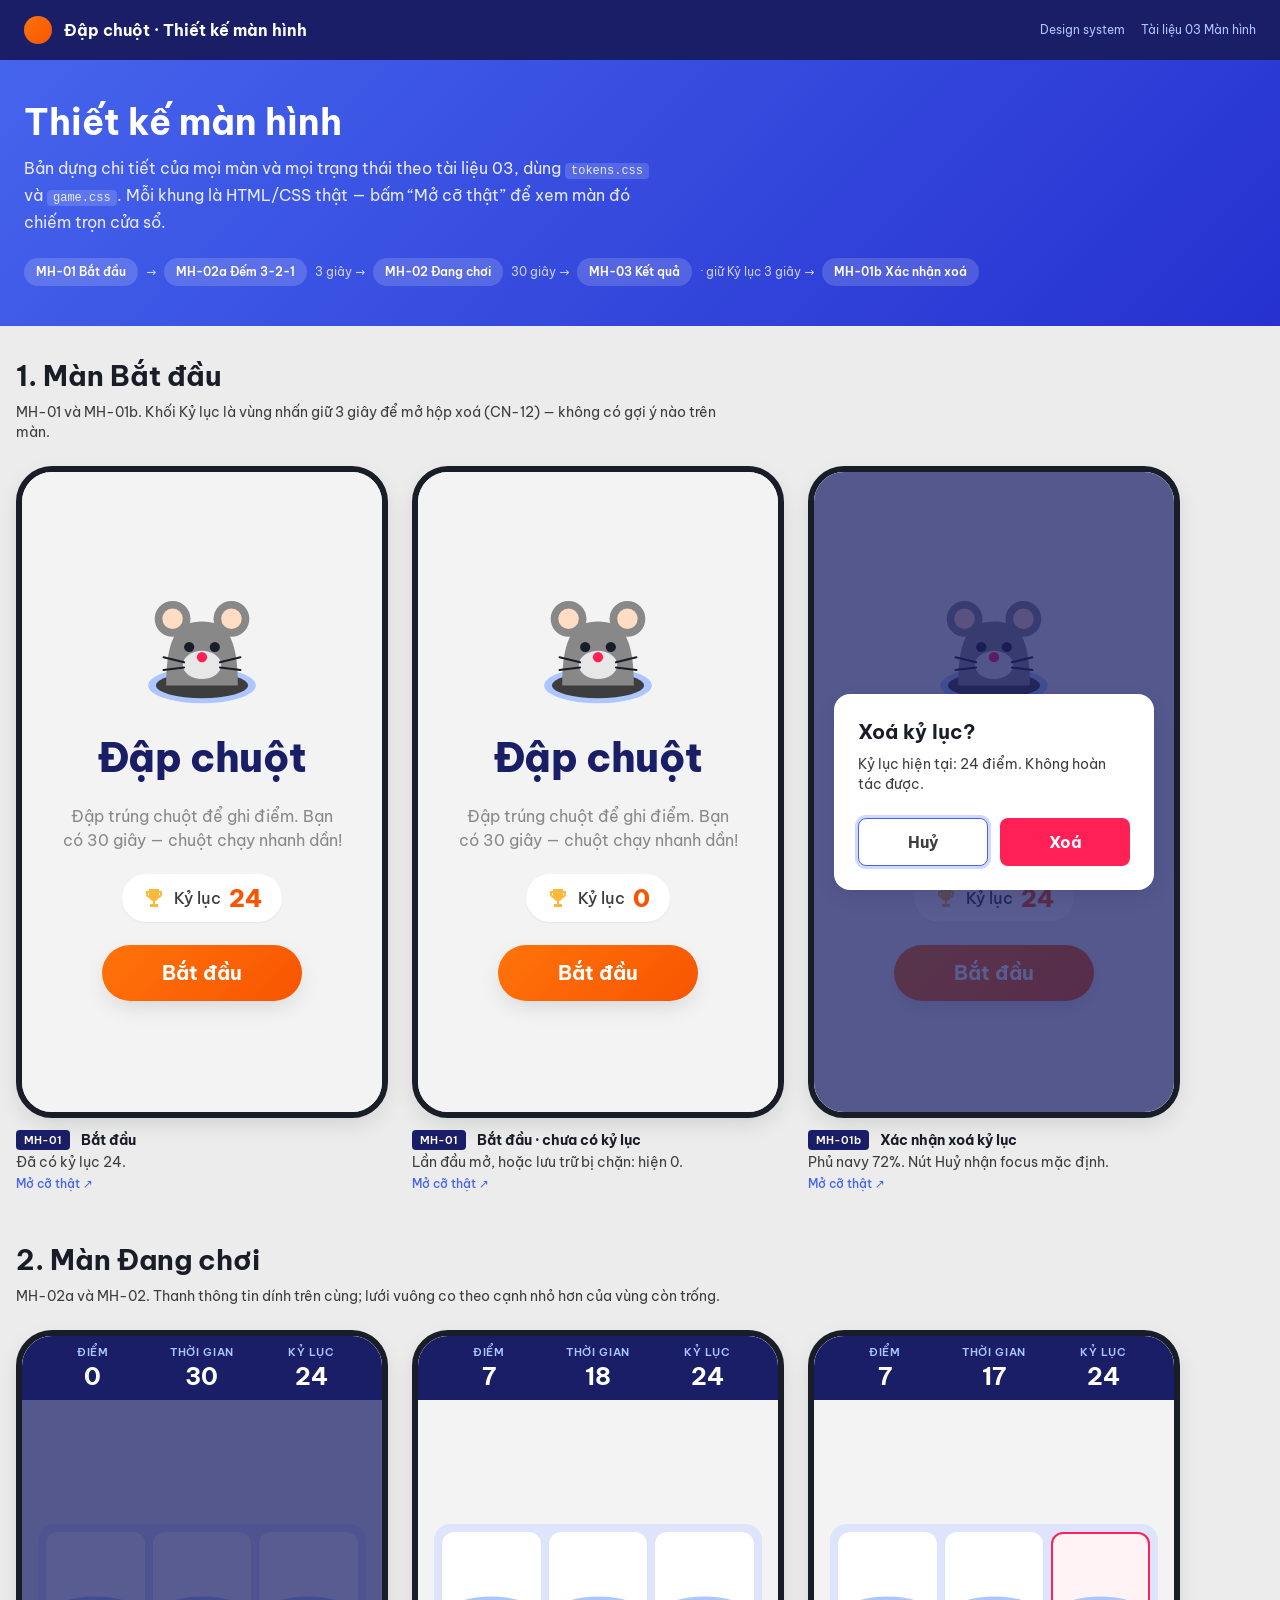
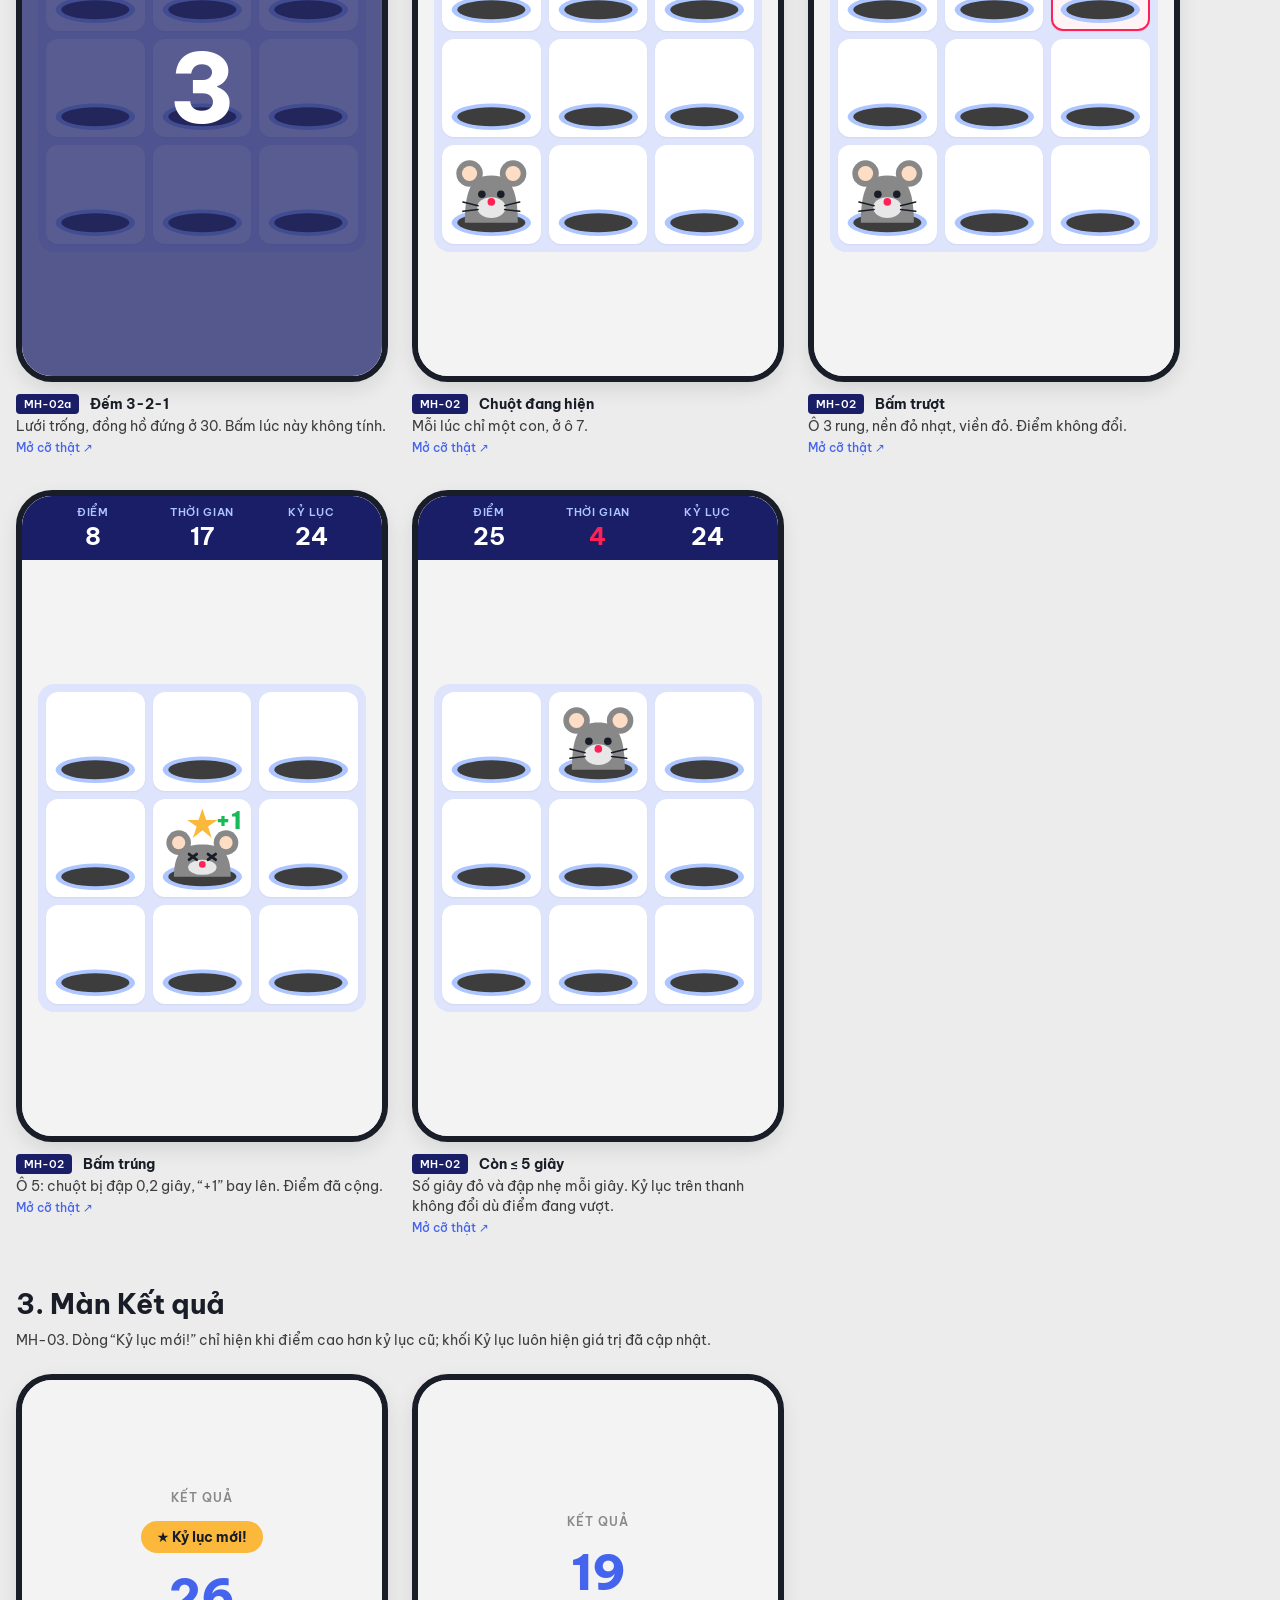
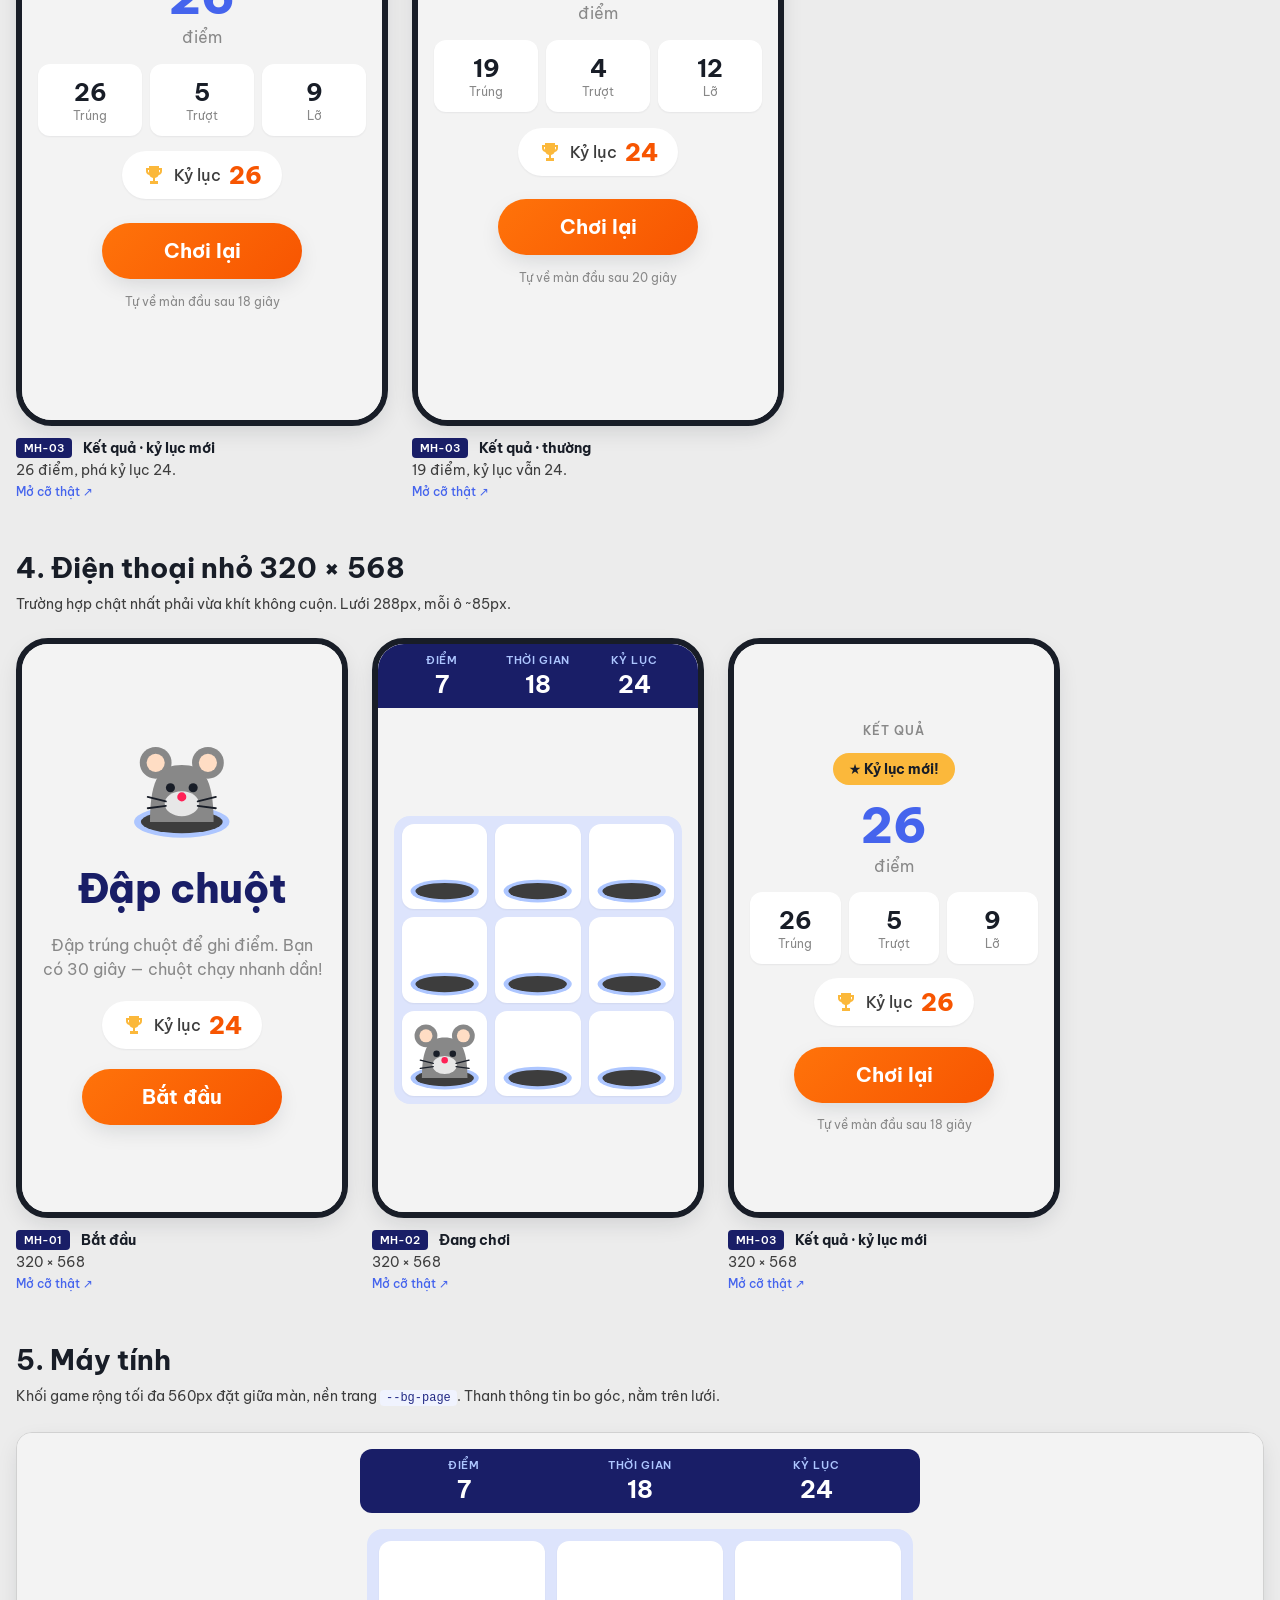
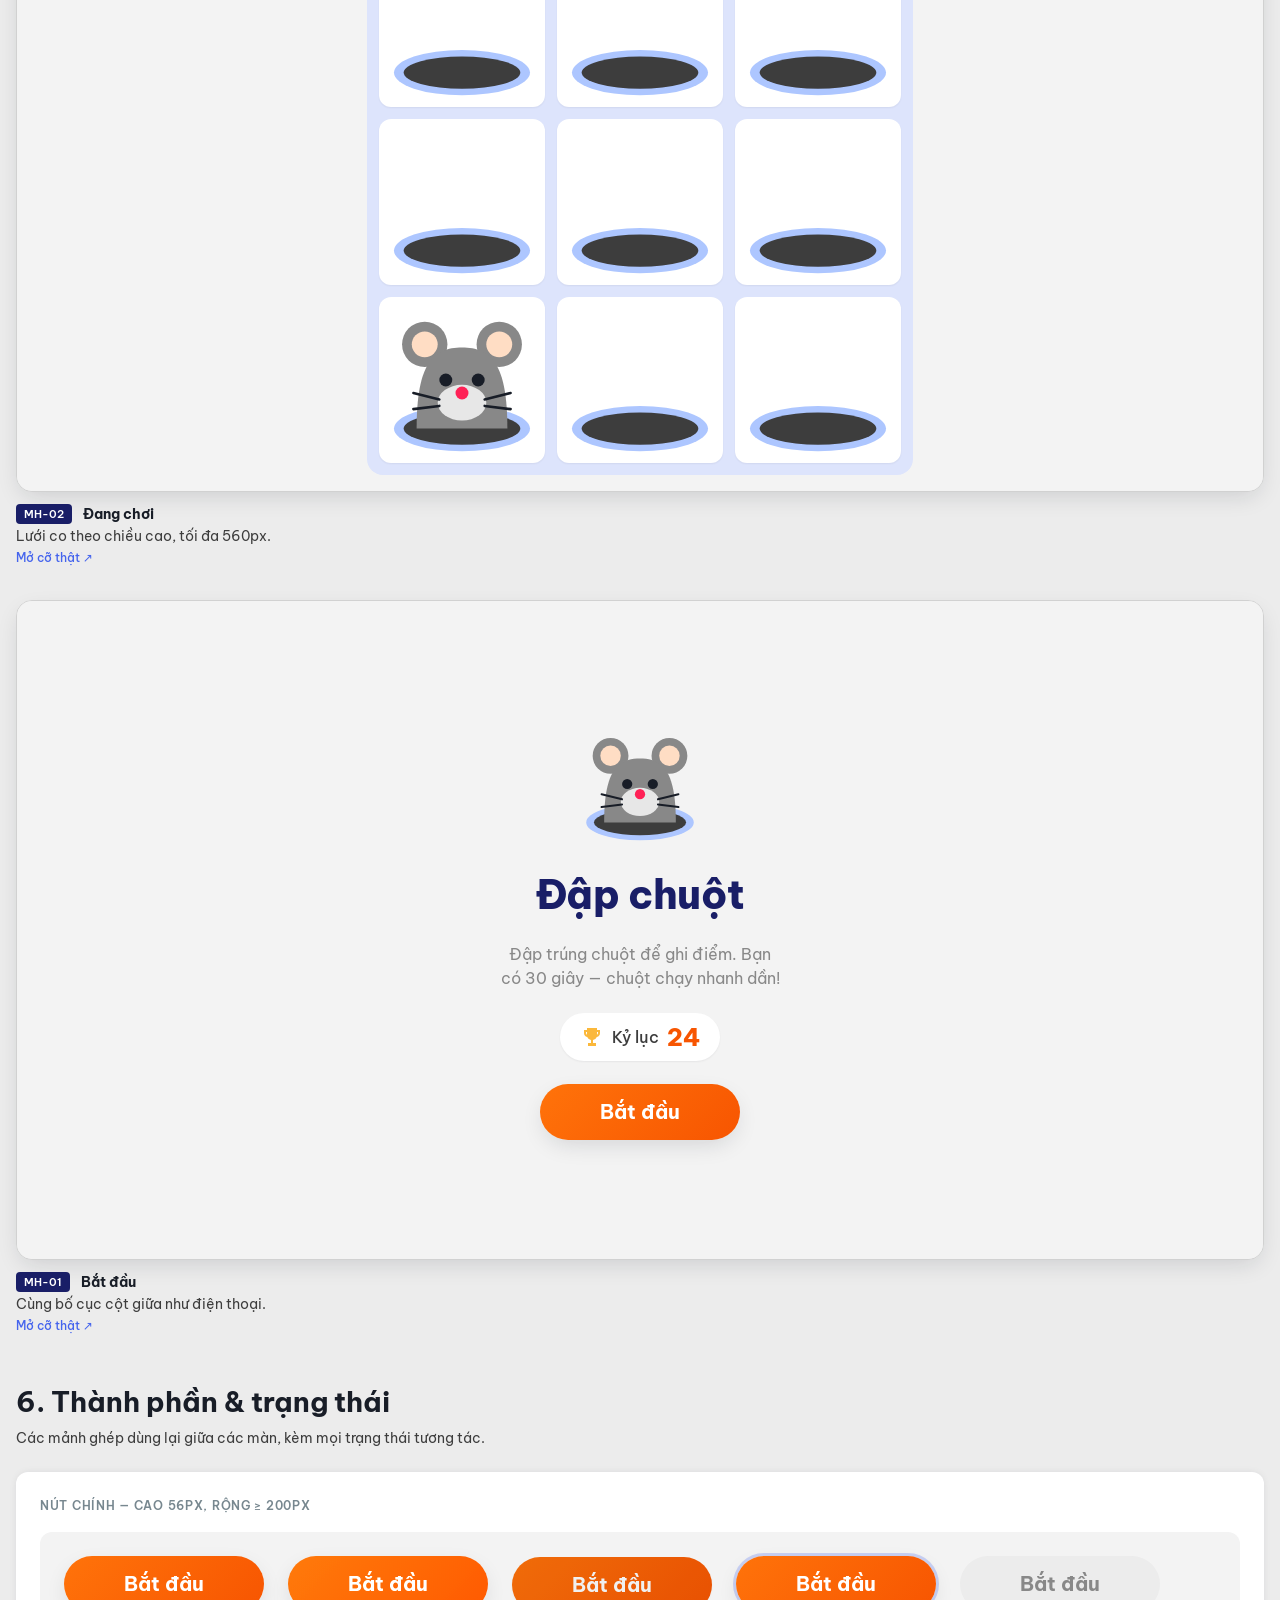
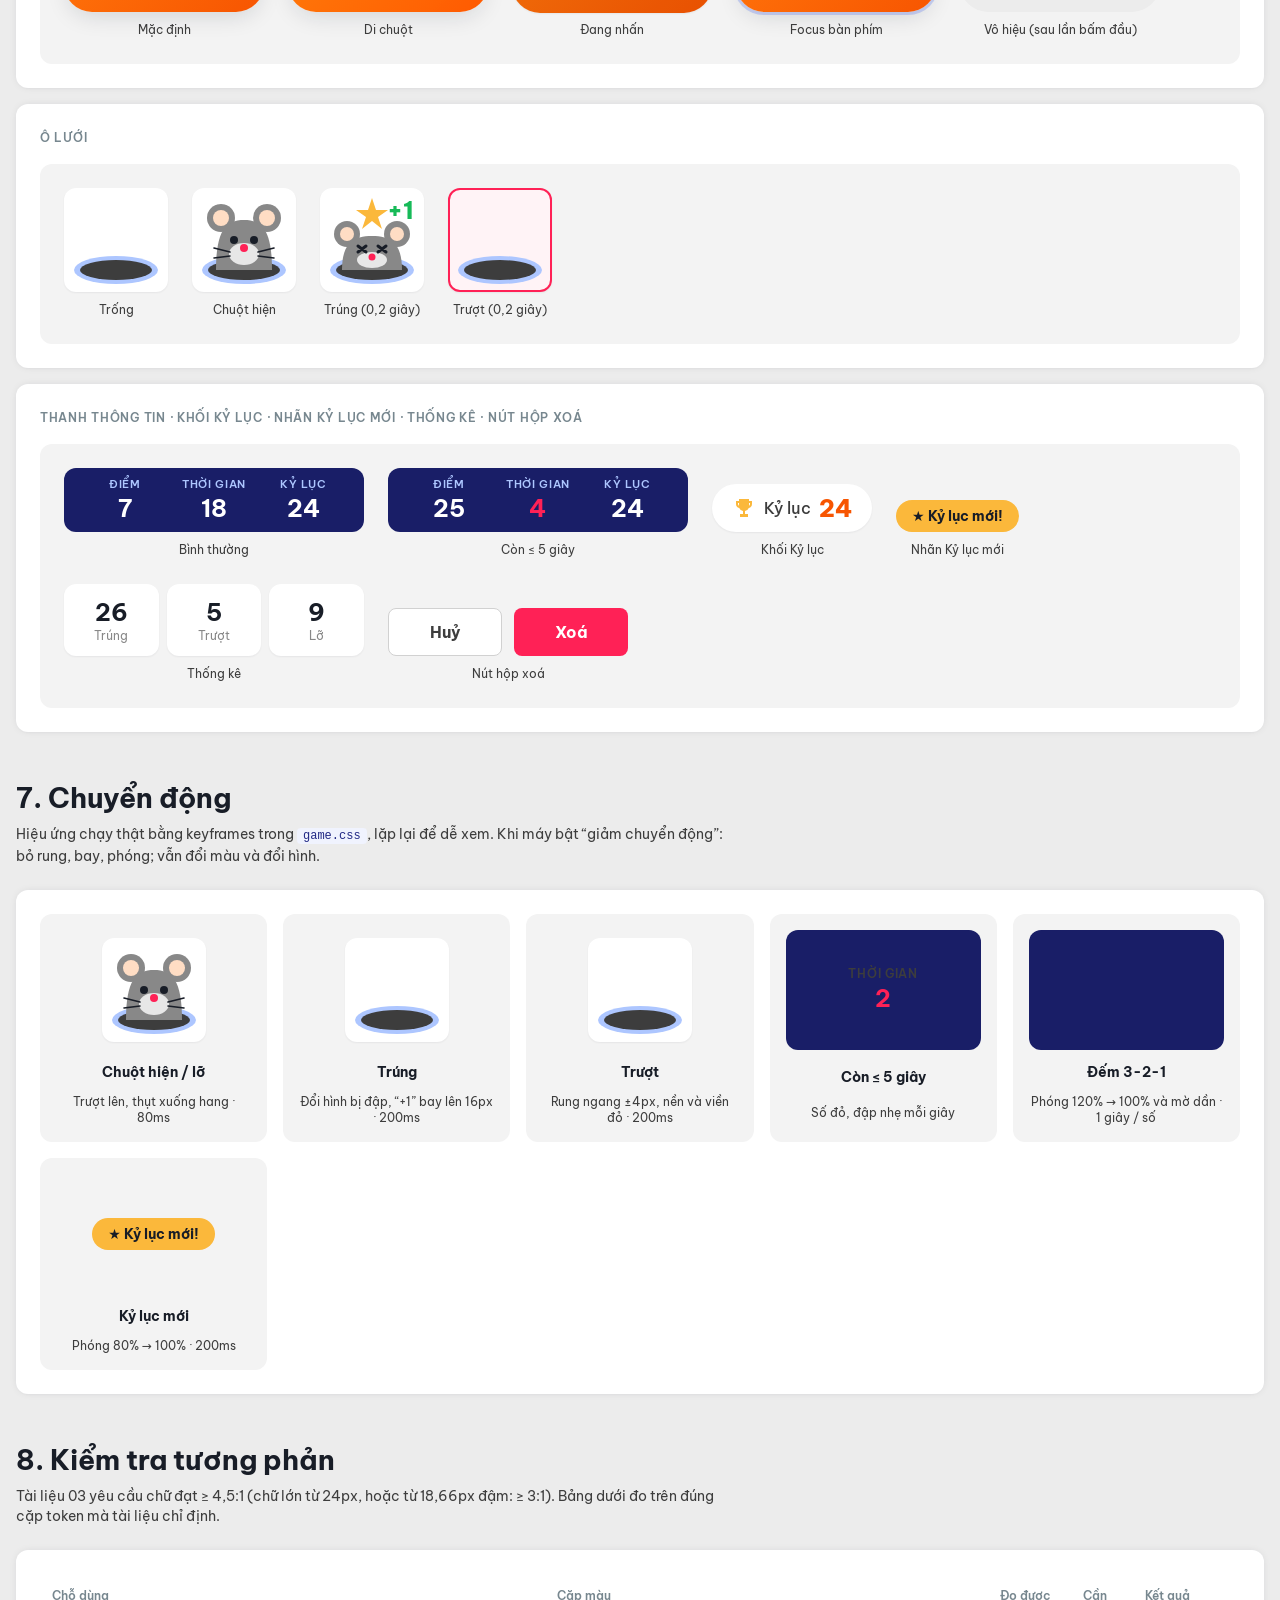
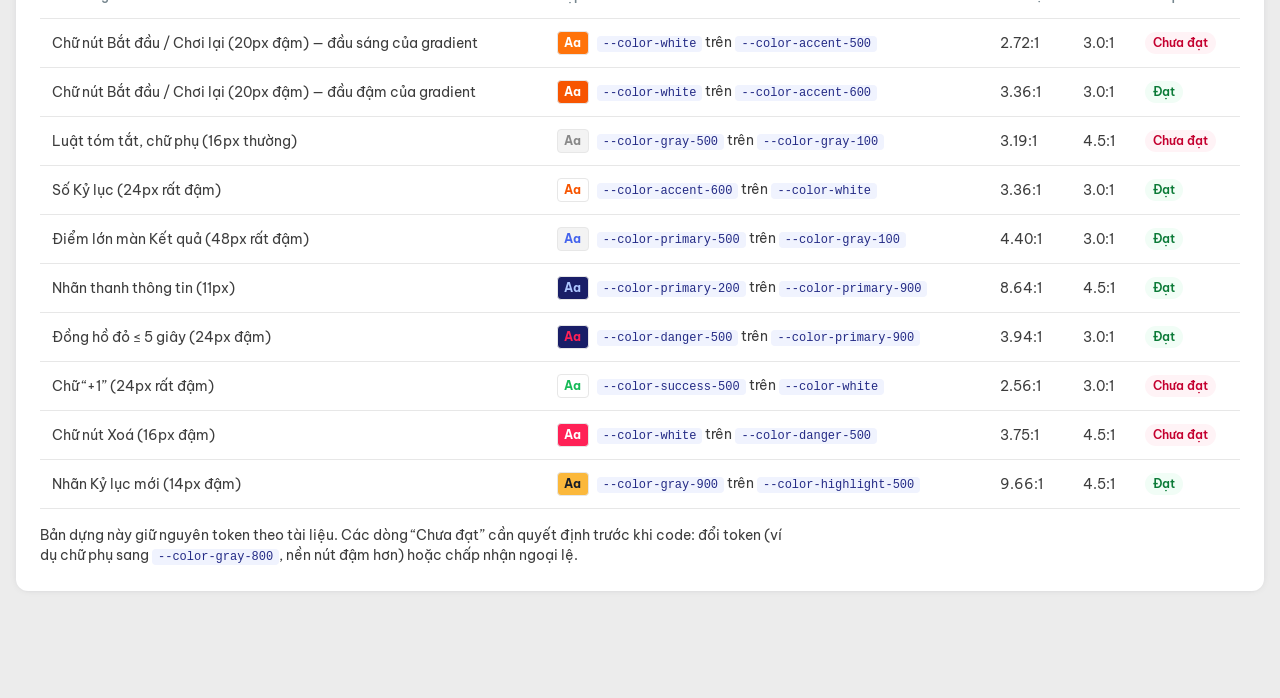
==== design/man-hinh.html @ 3d966319 "Thêm thiết kế màn hình game Đập chuột (design/) - game.css: thành phần giao diện game dựng trên toke" ====
<!doctype html>
<html lang="vi">
<head>
<meta charset="utf-8">
<meta name="viewport" content="width=device-width, initial-scale=1">
<title>Thiết kế màn hình — Đập chuột</title>
<link rel="preconnect" href="https://fonts.googleapis.com">
<link rel="preconnect" href="https://fonts.gstatic.com" crossorigin>
<link href="https://fonts.googleapis.com/css2?family=Be+Vietnam+Pro:wght@400;500;600;700;800&display=swap" rel="stylesheet">
<link rel="stylesheet" href="tokens.css">
<link rel="stylesheet" href="game.css">
<style>
  /* Khung trang của bảng thiết kế (không thuộc game) */
  * { box-sizing: border-box; }
  body {
    margin: 0;
    font-family: var(--font-sans);
    font-size: var(--text-sm);
    line-height: var(--leading-sm);
    color: var(--text-primary);
    background: var(--color-gray-150);
  }
  code { font-family: var(--font-mono); font-size: var(--text-xs); background: var(--bg-brand-soft); color: var(--color-primary-700); padding: 1px 6px; border-radius: var(--radius-sm); }
  .topbar { background: var(--bg-brand-strong); color: var(--text-on-brand); padding: var(--space-4) var(--space-6); display: flex; align-items: center; gap: var(--space-3); flex-wrap: wrap; }
  .topbar .dot { width: 28px; height: 28px; border-radius: var(--radius-full); background: var(--gradient-accent); }
  .topbar strong { font-size: var(--text-md); }
  .topbar nav { margin-left: auto; display: flex; gap: var(--space-4); }
  .topbar a { color: var(--color-primary-200); text-decoration: none; font-size: var(--text-xs); }
  .topbar a:hover { color: var(--text-on-brand); }
  .hero { background: var(--gradient-brand); color: var(--text-on-brand); padding: var(--space-10) var(--space-6); }
  .hero h1 { margin: 0; font-size: var(--text-4xl); line-height: var(--leading-4xl); font-weight: var(--font-weight-bold); }
  .hero p { margin: var(--space-3) 0 0; font-size: var(--text-md); line-height: var(--leading-md); opacity: .88; max-width: 640px; }
  .flow { display: flex; flex-wrap: wrap; align-items: center; gap: var(--space-2); margin-top: var(--space-6); font-size: var(--text-xs); }
  .flow a { color: inherit; text-decoration: none; background: rgba(255,255,255,.16); padding: var(--space-1) var(--space-3); border-radius: var(--radius-full); font-weight: var(--font-weight-semibold); }
  .flow a:hover { background: rgba(255,255,255,.28); }
  .flow span { opacity: .75; }

  main { max-width: 1280px; margin: 0 auto; padding: var(--space-8) var(--space-4) var(--space-16); }
  section { margin-bottom: var(--space-12); }
  .section-title { margin: 0 0 var(--space-2); font-size: var(--text-3xl); line-height: var(--leading-3xl); font-weight: var(--font-weight-bold); color: var(--text-heading); }
  .section-desc { margin: 0 0 var(--space-6); max-width: 720px; color: var(--color-gray-800); }

  .shots { display: flex; flex-wrap: wrap; gap: var(--space-8) var(--space-6); align-items: flex-start; }
  .shot { margin: 0; max-width: 100%; }
  .shot-desktop { width: 100%; }
  .device { background: var(--bg-page); border: 6px solid var(--color-gray-900); overflow: hidden; box-shadow: var(--shadow-lg); max-width: 100%; }
  .device-phone { width: 372px; height: 652px; border-radius: 36px; }
  .device-small { width: 332px; height: 580px; border-radius: 32px; }
  .device-desktop { width: 100%; height: 660px; border-radius: var(--radius-2xl); border-width: 1px; border-color: var(--border-default); }
  figcaption { margin-top: var(--space-3); max-width: 372px; display: grid; gap: 2px; }
  figcaption b { color: var(--text-heading); font-size: var(--text-sm); }
  figcaption .code { display: inline-block; margin-right: var(--space-2); padding: 0 var(--space-2); border-radius: var(--radius-sm); background: var(--bg-brand-strong); color: var(--text-on-brand); font-size: var(--text-2xs); line-height: 20px; font-weight: var(--font-weight-semibold); vertical-align: 1px; }
  figcaption span { color: var(--color-gray-800); }
  figcaption a { color: var(--text-link); text-decoration: none; font-size: var(--text-xs); font-weight: var(--font-weight-medium); width: fit-content; }
  figcaption a:hover { text-decoration: underline; }

  .panel { background: var(--bg-surface); border-radius: var(--radius-xl); box-shadow: var(--shadow-md); padding: var(--space-6); margin-bottom: var(--space-4); }
  .group-label { margin: 0 0 var(--space-4); font-size: var(--text-xs); font-weight: var(--font-weight-semibold); letter-spacing: .06em; text-transform: uppercase; color: var(--color-gray-600); }
  .states { display: flex; flex-wrap: wrap; gap: var(--space-6); align-items: flex-end; }
  .state { display: grid; gap: var(--space-2); justify-items: center; text-align: center; font-size: var(--text-xs); color: var(--color-gray-800); }
  .state .screen { width: auto; height: auto; overflow: visible; background: none; container-type: normal; display: block; }
  .state .cell { width: 104px; height: 104px; display: block; }
  .state .hud { width: 300px; border-radius: var(--radius-xl); margin: 0; }
  .on-page { background: var(--bg-page); border-radius: var(--radius-xl); padding: var(--space-6); }

  .demos { display: grid; grid-template-columns: repeat(auto-fill, minmax(190px, 1fr)); gap: var(--space-4); }
  .demo { background: var(--bg-page); border-radius: var(--radius-xl); padding: var(--space-4); display: grid; gap: var(--space-3); justify-items: center; text-align: center; }
  .demo .stage { height: 120px; display: grid; place-items: center; width: 100%; }
  .demo .stage.navy { background: var(--bg-brand-strong); border-radius: var(--radius-xl); }
  .demo .screen { width: auto; height: auto; overflow: visible; background: none; container-type: normal; display: block; }
  .demo .cell { width: 104px; height: 104px; display: block; }
  .demo .count { font-size: 72px; }
  .demo .hud { background: none; min-height: 0; padding: 0; display: block; }
  .demo b.name { color: var(--text-heading); }
  .demo small { color: var(--color-gray-800); font-size: var(--text-xs); line-height: var(--leading-xs); }

  table { width: 100%; border-collapse: collapse; }
  th, td { text-align: left; padding: var(--space-3); border-bottom: 1px solid var(--border-subtle); vertical-align: middle; }
  th { font-size: var(--text-xs); color: var(--color-gray-600); font-weight: var(--font-weight-semibold); }
  td.num { font-variant-numeric: tabular-nums; white-space: nowrap; }
  .table-wrap { overflow-x: auto; }
  .sw { display: inline-grid; place-items: center; width: 32px; height: 24px; margin-right: var(--space-2); border-radius: var(--radius-sm); font-weight: var(--font-weight-bold); font-size: var(--text-xs); border: 1px solid var(--border-subtle); vertical-align: middle; }
  .tag { display: inline-block; padding: 0 var(--space-2); border-radius: var(--radius-full); font-size: var(--text-xs); line-height: 22px; font-weight: var(--font-weight-semibold); white-space: nowrap; }
  .tag.ok { background: var(--color-success-50); color: #0b7a37; }
  .tag.bad { background: var(--color-danger-50); color: #c4002f; }
  .note { margin: var(--space-4) 0 0; color: var(--color-gray-800); max-width: 760px; }

  /* Xem một màn ở cỡ thật: ?man=<id> */
  body.solo > *:not(.solo-host):not(.solo-back) { display: none; }
  body.solo { overflow: hidden; }
  .solo-host { position: fixed; inset: 0; height: 100dvh; }
  .solo-back { position: fixed; right: var(--space-2); bottom: var(--space-2); z-index: 10; font-size: var(--text-2xs); padding: 2px var(--space-2); border-radius: var(--radius-full); background: var(--color-gray-900); color: var(--color-white); text-decoration: none; opacity: .55; }
  .solo-back:hover { opacity: 1; }
</style>
</head>
<body>

<!-- Hình vẽ dùng chung: copy khối <svg> này vào file game -->
<svg width="0" height="0" style="position:absolute" aria-hidden="true">
  <defs>
    <clipPath id="hole-clip"><path d="M0 -100 H100 V80 H86 A36 10 0 0 1 14 80 H0 Z"/></clipPath>
    <symbol id="hole" viewBox="0 0 100 100"><ellipse class="m-rim" cx="50" cy="80" rx="42" ry="14"/><ellipse class="m-hole" cx="50" cy="80" rx="36" ry="10"/></symbol>
    <symbol id="mouse-body" viewBox="0 0 100 100"><circle class="m-fur" cx="27" cy="28" r="14"/><circle class="m-ear" cx="27" cy="28" r="8"/><circle class="m-fur" cx="73" cy="28" r="14"/><circle class="m-ear" cx="73" cy="28" r="8"/><path class="m-fur" d="M22 80 C22 40 32 30 50 30 C68 30 78 40 78 80 Z"/><ellipse class="m-light" cx="50" cy="64" rx="15" ry="11"/><circle class="m-eye" cx="40" cy="50" r="4"/><circle class="m-eye" cx="60" cy="50" r="4"/><circle class="m-nose" cx="50" cy="58" r="4"/><path class="m-line" d="M36 62 L20 58 M36 66 L20 68 M64 62 L80 58 M64 66 L80 68"/></symbol>
    <symbol id="mouse" viewBox="0 0 100 100"><ellipse class="m-rim" cx="50" cy="80" rx="42" ry="14"/><ellipse class="m-hole" cx="50" cy="80" rx="36" ry="10"/><circle class="m-fur" cx="27" cy="28" r="14"/><circle class="m-ear" cx="27" cy="28" r="8"/><circle class="m-fur" cx="73" cy="28" r="14"/><circle class="m-ear" cx="73" cy="28" r="8"/><path class="m-fur" d="M22 80 C22 40 32 30 50 30 C68 30 78 40 78 80 Z"/><ellipse class="m-light" cx="50" cy="64" rx="15" ry="11"/><circle class="m-eye" cx="40" cy="50" r="4"/><circle class="m-eye" cx="60" cy="50" r="4"/><circle class="m-nose" cx="50" cy="58" r="4"/><path class="m-line" d="M36 62 L20 58 M36 66 L20 68 M64 62 L80 58 M64 66 L80 68"/></symbol>
    <symbol id="mouse-hit" viewBox="0 0 100 100"><ellipse class="m-rim" cx="50" cy="80" rx="42" ry="14"/><ellipse class="m-hole" cx="50" cy="80" rx="36" ry="10"/><circle class="m-fur" cx="25" cy="44" r="13"/><circle class="m-ear" cx="25" cy="44" r="7"/><circle class="m-fur" cx="75" cy="44" r="13"/><circle class="m-ear" cx="75" cy="44" r="7"/><path class="m-fur" d="M20 80 C20 52 32 46 50 46 C68 46 80 52 80 80 Z"/><ellipse class="m-light" cx="50" cy="70" rx="15" ry="8"/><path class="m-xeye" d="M36 56 L44 62 M44 56 L36 62 M56 56 L64 62 M64 56 L56 62"/><circle class="m-nose" cx="50" cy="67" r="3.5"/><path class="m-star" d="M50 8 L54 20 L66 20 L56 27 L60 39 L50 31 L40 39 L44 27 L34 20 L46 20 Z"/></symbol>
    <symbol id="ic-trophy" viewBox="0 0 24 24"><path fill-rule="evenodd" d="M7 3h10v2h3v3a4 4 0 0 1-3.2 3.9A5 5 0 0 1 13 14.9V18h3v3H8v-3h3v-3.1a5 5 0 0 1-3.8-3A4 4 0 0 1 4 8V5h3V3Zm0 4H6v1a2 2 0 0 0 1 1.7V7Zm10 0v2.7A2 2 0 0 0 18 8V7h-1Z"/></symbol>
  </defs>
</svg>

<header class="topbar">
  <span class="dot"></span><strong>Đập chuột · Thiết kế màn hình</strong>
  <nav><a href="design-system.html">Design system</a><a href="../docs/03-man-hinh.html">Tài liệu 03 Màn hình</a></nav>
</header>

<div class="hero">
  <h1>Thiết kế màn hình</h1>
  <p>Bản dựng chi tiết của mọi màn và mọi trạng thái theo tài liệu 03, dùng <code style="background:rgba(255,255,255,.18);color:inherit">tokens.css</code> và <code style="background:rgba(255,255,255,.18);color:inherit">game.css</code>. Mỗi khung là HTML/CSS thật — bấm “Mở cỡ thật” để xem màn đó chiếm trọn cửa sổ.</p>
  <div class="flow" aria-label="Luồng màn hình">
    <a href="#mh-01">MH-01 Bắt đầu</a><span>→</span>
    <a href="#mh-02a">MH-02a Đếm 3-2-1</a><span>3 giây →</span>
    <a href="#mh-02">MH-02 Đang chơi</a><span>30 giây →</span>
    <a href="#mh-03-moi">MH-03 Kết quả</a><span>· giữ Kỷ lục 3 giây →</span>
    <a href="#mh-01b">MH-01b Xác nhận xoá</a>
  </div>
</div>

<main>
<section><h2 class="section-title">1. Màn Bắt đầu</h2><p class="section-desc">MH-01 và MH-01b. Khối Kỷ lục là vùng nhấn giữ 3 giây để mở hộp xoá (CN-12) — không có gợi ý nào trên màn.</p><div class="shots"><figure class="shot shot-phone" id="mh-01"><div class="device device-phone"><div class="screen is-frozen"><div class="start"><svg class="start-pic" viewBox="0 0 100 100" aria-hidden="true"><use href="#mouse"/></svg><h1 class="start-title">Đập chuột</h1><p class="start-rule">Đập trúng chuột để ghi điểm. Bạn có 30 giây — chuột chạy nhanh dần!</p><span class="record"><svg aria-hidden="true"><use href="#ic-trophy"/></svg>Kỷ lục <b>24</b></span><button class="btn-play" type="button" tabindex="-1">Bắt đầu</button></div></div></div><figcaption><b><span class="code">MH-01</span> Bắt đầu</b><span>Đã có kỷ lục 24.</span><a href="?man=mh-01">Mở cỡ thật ↗</a></figcaption></figure><figure class="shot shot-phone" id="mh-01-0"><div class="device device-phone"><div class="screen is-frozen"><div class="start"><svg class="start-pic" viewBox="0 0 100 100" aria-hidden="true"><use href="#mouse"/></svg><h1 class="start-title">Đập chuột</h1><p class="start-rule">Đập trúng chuột để ghi điểm. Bạn có 30 giây — chuột chạy nhanh dần!</p><span class="record"><svg aria-hidden="true"><use href="#ic-trophy"/></svg>Kỷ lục <b>0</b></span><button class="btn-play" type="button" tabindex="-1">Bắt đầu</button></div></div></div><figcaption><b><span class="code">MH-01</span> Bắt đầu · chưa có kỷ lục</b><span>Lần đầu mở, hoặc lưu trữ bị chặn: hiện 0.</span><a href="?man=mh-01-0">Mở cỡ thật ↗</a></figcaption></figure><figure class="shot shot-phone" id="mh-01b"><div class="device device-phone"><div class="screen is-frozen"><div class="start"><svg class="start-pic" viewBox="0 0 100 100" aria-hidden="true"><use href="#mouse"/></svg><h1 class="start-title">Đập chuột</h1><p class="start-rule">Đập trúng chuột để ghi điểm. Bạn có 30 giây — chuột chạy nhanh dần!</p><span class="record"><svg aria-hidden="true"><use href="#ic-trophy"/></svg>Kỷ lục <b>24</b></span><button class="btn-play" type="button" tabindex="-1">Bắt đầu</button></div><div class="overlay"><div class="dialog" role="alertdialog" aria-label="Xoá kỷ lục?"><h2>Xoá kỷ lục?</h2><p>Kỷ lục hiện tại: 24 điểm. Không hoàn tác được.</p><div class="dialog-actions"><button class="btn-dialog btn-cancel is-focus" type="button" tabindex="-1">Huỷ</button><button class="btn-dialog btn-delete" type="button" tabindex="-1">Xoá</button></div></div></div></div></div><figcaption><b><span class="code">MH-01b</span> Xác nhận xoá kỷ lục</b><span>Phủ navy 72%. Nút Huỷ nhận focus mặc định.</span><a href="?man=mh-01b">Mở cỡ thật ↗</a></figcaption></figure></div></section><section><h2 class="section-title">2. Màn Đang chơi</h2><p class="section-desc">MH-02a và MH-02. Thanh thông tin dính trên cùng; lưới vuông co theo cạnh nhỏ hơn của vùng còn trống.</p><div class="shots"><figure class="shot shot-phone" id="mh-02a"><div class="device device-phone"><div class="screen is-frozen"><div class="hud"><div><small>Điểm</small><b>0</b></div><div><small>Thời gian</small><b>30</b></div><div><small>Kỷ lục</small><b>24</b></div></div><div class="play"><div class="board"><button class="cell" type="button" tabindex="-1" aria-label="Ô 1"><svg viewBox="0 0 100 100" aria-hidden="true"><use href="#hole"/></svg></button><button class="cell" type="button" tabindex="-1" aria-label="Ô 2"><svg viewBox="0 0 100 100" aria-hidden="true"><use href="#hole"/></svg></button><button class="cell" type="button" tabindex="-1" aria-label="Ô 3"><svg viewBox="0 0 100 100" aria-hidden="true"><use href="#hole"/></svg></button><button class="cell" type="button" tabindex="-1" aria-label="Ô 4"><svg viewBox="0 0 100 100" aria-hidden="true"><use href="#hole"/></svg></button><button class="cell" type="button" tabindex="-1" aria-label="Ô 5"><svg viewBox="0 0 100 100" aria-hidden="true"><use href="#hole"/></svg></button><button class="cell" type="button" tabindex="-1" aria-label="Ô 6"><svg viewBox="0 0 100 100" aria-hidden="true"><use href="#hole"/></svg></button><button class="cell" type="button" tabindex="-1" aria-label="Ô 7"><svg viewBox="0 0 100 100" aria-hidden="true"><use href="#hole"/></svg></button><button class="cell" type="button" tabindex="-1" aria-label="Ô 8"><svg viewBox="0 0 100 100" aria-hidden="true"><use href="#hole"/></svg></button><button class="cell" type="button" tabindex="-1" aria-label="Ô 9"><svg viewBox="0 0 100 100" aria-hidden="true"><use href="#hole"/></svg></button></div><div class="overlay"><div class="count">3</div></div></div></div></div><figcaption><b><span class="code">MH-02a</span> Đếm 3-2-1</b><span>Lưới trống, đồng hồ đứng ở 30. Bấm lúc này không tính.</span><a href="?man=mh-02a">Mở cỡ thật ↗</a></figcaption></figure><figure class="shot shot-phone" id="mh-02"><div class="device device-phone"><div class="screen is-frozen"><div class="hud"><div><small>Điểm</small><b>7</b></div><div><small>Thời gian</small><b>18</b></div><div><small>Kỷ lục</small><b>24</b></div></div><div class="play"><div class="board"><button class="cell" type="button" tabindex="-1" aria-label="Ô 1"><svg viewBox="0 0 100 100" aria-hidden="true"><use href="#hole"/></svg></button><button class="cell" type="button" tabindex="-1" aria-label="Ô 2"><svg viewBox="0 0 100 100" aria-hidden="true"><use href="#hole"/></svg></button><button class="cell" type="button" tabindex="-1" aria-label="Ô 3"><svg viewBox="0 0 100 100" aria-hidden="true"><use href="#hole"/></svg></button><button class="cell" type="button" tabindex="-1" aria-label="Ô 4"><svg viewBox="0 0 100 100" aria-hidden="true"><use href="#hole"/></svg></button><button class="cell" type="button" tabindex="-1" aria-label="Ô 5"><svg viewBox="0 0 100 100" aria-hidden="true"><use href="#hole"/></svg></button><button class="cell" type="button" tabindex="-1" aria-label="Ô 6"><svg viewBox="0 0 100 100" aria-hidden="true"><use href="#hole"/></svg></button><button class="cell" type="button" tabindex="-1" aria-label="Ô 7"><svg viewBox="0 0 100 100" aria-hidden="true"><use href="#mouse"/></svg></button><button class="cell" type="button" tabindex="-1" aria-label="Ô 8"><svg viewBox="0 0 100 100" aria-hidden="true"><use href="#hole"/></svg></button><button class="cell" type="button" tabindex="-1" aria-label="Ô 9"><svg viewBox="0 0 100 100" aria-hidden="true"><use href="#hole"/></svg></button></div></div></div></div><figcaption><b><span class="code">MH-02</span> Chuột đang hiện</b><span>Mỗi lúc chỉ một con, ở ô 7.</span><a href="?man=mh-02">Mở cỡ thật ↗</a></figcaption></figure><figure class="shot shot-phone" id="mh-02-truot"><div class="device device-phone"><div class="screen is-frozen"><div class="hud"><div><small>Điểm</small><b>7</b></div><div><small>Thời gian</small><b>17</b></div><div><small>Kỷ lục</small><b>24</b></div></div><div class="play"><div class="board"><button class="cell" type="button" tabindex="-1" aria-label="Ô 1"><svg viewBox="0 0 100 100" aria-hidden="true"><use href="#hole"/></svg></button><button class="cell" type="button" tabindex="-1" aria-label="Ô 2"><svg viewBox="0 0 100 100" aria-hidden="true"><use href="#hole"/></svg></button><button class="cell is-miss" type="button" tabindex="-1" aria-label="Ô 3"><svg viewBox="0 0 100 100" aria-hidden="true"><use href="#hole"/></svg></button><button class="cell" type="button" tabindex="-1" aria-label="Ô 4"><svg viewBox="0 0 100 100" aria-hidden="true"><use href="#hole"/></svg></button><button class="cell" type="button" tabindex="-1" aria-label="Ô 5"><svg viewBox="0 0 100 100" aria-hidden="true"><use href="#hole"/></svg></button><button class="cell" type="button" tabindex="-1" aria-label="Ô 6"><svg viewBox="0 0 100 100" aria-hidden="true"><use href="#hole"/></svg></button><button class="cell" type="button" tabindex="-1" aria-label="Ô 7"><svg viewBox="0 0 100 100" aria-hidden="true"><use href="#mouse"/></svg></button><button class="cell" type="button" tabindex="-1" aria-label="Ô 8"><svg viewBox="0 0 100 100" aria-hidden="true"><use href="#hole"/></svg></button><button class="cell" type="button" tabindex="-1" aria-label="Ô 9"><svg viewBox="0 0 100 100" aria-hidden="true"><use href="#hole"/></svg></button></div></div></div></div><figcaption><b><span class="code">MH-02</span> Bấm trượt</b><span>Ô 3 rung, nền đỏ nhạt, viền đỏ. Điểm không đổi.</span><a href="?man=mh-02-truot">Mở cỡ thật ↗</a></figcaption></figure><figure class="shot shot-phone" id="mh-02-trung"><div class="device device-phone"><div class="screen is-frozen"><div class="hud"><div><small>Điểm</small><b>8</b></div><div><small>Thời gian</small><b>17</b></div><div><small>Kỷ lục</small><b>24</b></div></div><div class="play"><div class="board"><button class="cell" type="button" tabindex="-1" aria-label="Ô 1"><svg viewBox="0 0 100 100" aria-hidden="true"><use href="#hole"/></svg></button><button class="cell" type="button" tabindex="-1" aria-label="Ô 2"><svg viewBox="0 0 100 100" aria-hidden="true"><use href="#hole"/></svg></button><button class="cell" type="button" tabindex="-1" aria-label="Ô 3"><svg viewBox="0 0 100 100" aria-hidden="true"><use href="#hole"/></svg></button><button class="cell" type="button" tabindex="-1" aria-label="Ô 4"><svg viewBox="0 0 100 100" aria-hidden="true"><use href="#hole"/></svg></button><button class="cell" type="button" tabindex="-1" aria-label="Ô 5"><svg viewBox="0 0 100 100" aria-hidden="true"><use href="#mouse-hit"/></svg><span class="plus">+1</span></button><button class="cell" type="button" tabindex="-1" aria-label="Ô 6"><svg viewBox="0 0 100 100" aria-hidden="true"><use href="#hole"/></svg></button><button class="cell" type="button" tabindex="-1" aria-label="Ô 7"><svg viewBox="0 0 100 100" aria-hidden="true"><use href="#hole"/></svg></button><button class="cell" type="button" tabindex="-1" aria-label="Ô 8"><svg viewBox="0 0 100 100" aria-hidden="true"><use href="#hole"/></svg></button><button class="cell" type="button" tabindex="-1" aria-label="Ô 9"><svg viewBox="0 0 100 100" aria-hidden="true"><use href="#hole"/></svg></button></div></div></div></div><figcaption><b><span class="code">MH-02</span> Bấm trúng</b><span>Ô 5: chuột bị đập 0,2 giây, “+1” bay lên. Điểm đã cộng.</span><a href="?man=mh-02-trung">Mở cỡ thật ↗</a></figcaption></figure><figure class="shot shot-phone" id="mh-02-cuoi"><div class="device device-phone"><div class="screen is-frozen"><div class="hud"><div><small>Điểm</small><b>25</b></div><div class="is-warn"><small>Thời gian</small><b>4</b></div><div><small>Kỷ lục</small><b>24</b></div></div><div class="play"><div class="board"><button class="cell" type="button" tabindex="-1" aria-label="Ô 1"><svg viewBox="0 0 100 100" aria-hidden="true"><use href="#hole"/></svg></button><button class="cell" type="button" tabindex="-1" aria-label="Ô 2"><svg viewBox="0 0 100 100" aria-hidden="true"><use href="#mouse"/></svg></button><button class="cell" type="button" tabindex="-1" aria-label="Ô 3"><svg viewBox="0 0 100 100" aria-hidden="true"><use href="#hole"/></svg></button><button class="cell" type="button" tabindex="-1" aria-label="Ô 4"><svg viewBox="0 0 100 100" aria-hidden="true"><use href="#hole"/></svg></button><button class="cell" type="button" tabindex="-1" aria-label="Ô 5"><svg viewBox="0 0 100 100" aria-hidden="true"><use href="#hole"/></svg></button><button class="cell" type="button" tabindex="-1" aria-label="Ô 6"><svg viewBox="0 0 100 100" aria-hidden="true"><use href="#hole"/></svg></button><button class="cell" type="button" tabindex="-1" aria-label="Ô 7"><svg viewBox="0 0 100 100" aria-hidden="true"><use href="#hole"/></svg></button><button class="cell" type="button" tabindex="-1" aria-label="Ô 8"><svg viewBox="0 0 100 100" aria-hidden="true"><use href="#hole"/></svg></button><button class="cell" type="button" tabindex="-1" aria-label="Ô 9"><svg viewBox="0 0 100 100" aria-hidden="true"><use href="#hole"/></svg></button></div></div></div></div><figcaption><b><span class="code">MH-02</span> Còn ≤ 5 giây</b><span>Số giây đỏ và đập nhẹ mỗi giây. Kỷ lục trên thanh không đổi dù điểm đang vượt.</span><a href="?man=mh-02-cuoi">Mở cỡ thật ↗</a></figcaption></figure></div></section><section><h2 class="section-title">3. Màn Kết quả</h2><p class="section-desc">MH-03. Dòng “Kỷ lục mới!” chỉ hiện khi điểm cao hơn kỷ lục cũ; khối Kỷ lục luôn hiện giá trị đã cập nhật.</p><div class="shots"><figure class="shot shot-phone" id="mh-03-moi"><div class="device device-phone"><div class="screen is-frozen"><div class="result"><p class="result-label">Kết quả</p><span class="badge-new">★ Kỷ lục mới!</span><div class="score"><b>26</b><span>điểm</span></div><div class="stats"><div><b>26</b>Trúng</div><div><b>5</b>Trượt</div><div><b>9</b>Lỡ</div></div><span class="record"><svg aria-hidden="true"><use href="#ic-trophy"/></svg>Kỷ lục <b>26</b></span><button class="btn-play" type="button" tabindex="-1">Chơi lại</button><p class="auto-back">Tự về màn đầu sau 18 giây</p></div></div></div><figcaption><b><span class="code">MH-03</span> Kết quả · kỷ lục mới</b><span>26 điểm, phá kỷ lục 24.</span><a href="?man=mh-03-moi">Mở cỡ thật ↗</a></figcaption></figure><figure class="shot shot-phone" id="mh-03"><div class="device device-phone"><div class="screen is-frozen"><div class="result"><p class="result-label">Kết quả</p><div class="score"><b>19</b><span>điểm</span></div><div class="stats"><div><b>19</b>Trúng</div><div><b>4</b>Trượt</div><div><b>12</b>Lỡ</div></div><span class="record"><svg aria-hidden="true"><use href="#ic-trophy"/></svg>Kỷ lục <b>24</b></span><button class="btn-play" type="button" tabindex="-1">Chơi lại</button><p class="auto-back">Tự về màn đầu sau 20 giây</p></div></div></div><figcaption><b><span class="code">MH-03</span> Kết quả · thường</b><span>19 điểm, kỷ lục vẫn 24.</span><a href="?man=mh-03">Mở cỡ thật ↗</a></figcaption></figure></div></section><section><h2 class="section-title">4. Điện thoại nhỏ 320 × 568</h2><p class="section-desc">Trường hợp chật nhất phải vừa khít không cuộn. Lưới 288px, mỗi ô ~85px.</p><div class="shots"><figure class="shot shot-small" id="s-01"><div class="device device-small"><div class="screen is-frozen"><div class="start"><svg class="start-pic" viewBox="0 0 100 100" aria-hidden="true"><use href="#mouse"/></svg><h1 class="start-title">Đập chuột</h1><p class="start-rule">Đập trúng chuột để ghi điểm. Bạn có 30 giây — chuột chạy nhanh dần!</p><span class="record"><svg aria-hidden="true"><use href="#ic-trophy"/></svg>Kỷ lục <b>24</b></span><button class="btn-play" type="button" tabindex="-1">Bắt đầu</button></div></div></div><figcaption><b><span class="code">MH-01</span> Bắt đầu</b><span>320 × 568</span><a href="?man=s-01">Mở cỡ thật ↗</a></figcaption></figure><figure class="shot shot-small" id="s-02"><div class="device device-small"><div class="screen is-frozen"><div class="hud"><div><small>Điểm</small><b>7</b></div><div><small>Thời gian</small><b>18</b></div><div><small>Kỷ lục</small><b>24</b></div></div><div class="play"><div class="board"><button class="cell" type="button" tabindex="-1" aria-label="Ô 1"><svg viewBox="0 0 100 100" aria-hidden="true"><use href="#hole"/></svg></button><button class="cell" type="button" tabindex="-1" aria-label="Ô 2"><svg viewBox="0 0 100 100" aria-hidden="true"><use href="#hole"/></svg></button><button class="cell" type="button" tabindex="-1" aria-label="Ô 3"><svg viewBox="0 0 100 100" aria-hidden="true"><use href="#hole"/></svg></button><button class="cell" type="button" tabindex="-1" aria-label="Ô 4"><svg viewBox="0 0 100 100" aria-hidden="true"><use href="#hole"/></svg></button><button class="cell" type="button" tabindex="-1" aria-label="Ô 5"><svg viewBox="0 0 100 100" aria-hidden="true"><use href="#hole"/></svg></button><button class="cell" type="button" tabindex="-1" aria-label="Ô 6"><svg viewBox="0 0 100 100" aria-hidden="true"><use href="#hole"/></svg></button><button class="cell" type="button" tabindex="-1" aria-label="Ô 7"><svg viewBox="0 0 100 100" aria-hidden="true"><use href="#mouse"/></svg></button><button class="cell" type="button" tabindex="-1" aria-label="Ô 8"><svg viewBox="0 0 100 100" aria-hidden="true"><use href="#hole"/></svg></button><button class="cell" type="button" tabindex="-1" aria-label="Ô 9"><svg viewBox="0 0 100 100" aria-hidden="true"><use href="#hole"/></svg></button></div></div></div></div><figcaption><b><span class="code">MH-02</span> Đang chơi</b><span>320 × 568</span><a href="?man=s-02">Mở cỡ thật ↗</a></figcaption></figure><figure class="shot shot-small" id="s-03"><div class="device device-small"><div class="screen is-frozen"><div class="result"><p class="result-label">Kết quả</p><span class="badge-new">★ Kỷ lục mới!</span><div class="score"><b>26</b><span>điểm</span></div><div class="stats"><div><b>26</b>Trúng</div><div><b>5</b>Trượt</div><div><b>9</b>Lỡ</div></div><span class="record"><svg aria-hidden="true"><use href="#ic-trophy"/></svg>Kỷ lục <b>26</b></span><button class="btn-play" type="button" tabindex="-1">Chơi lại</button><p class="auto-back">Tự về màn đầu sau 18 giây</p></div></div></div><figcaption><b><span class="code">MH-03</span> Kết quả · kỷ lục mới</b><span>320 × 568</span><a href="?man=s-03">Mở cỡ thật ↗</a></figcaption></figure></div></section><section><h2 class="section-title">5. Máy tính</h2><p class="section-desc">Khối game rộng tối đa 560px đặt giữa màn, nền trang <code>--bg-page</code>. Thanh thông tin bo góc, nằm trên lưới.</p><div class="shots"><figure class="shot shot-desktop" id="d-02"><div class="device device-desktop"><div class="screen is-frozen"><div class="hud"><div><small>Điểm</small><b>7</b></div><div><small>Thời gian</small><b>18</b></div><div><small>Kỷ lục</small><b>24</b></div></div><div class="play"><div class="board"><button class="cell" type="button" tabindex="-1" aria-label="Ô 1"><svg viewBox="0 0 100 100" aria-hidden="true"><use href="#hole"/></svg></button><button class="cell" type="button" tabindex="-1" aria-label="Ô 2"><svg viewBox="0 0 100 100" aria-hidden="true"><use href="#hole"/></svg></button><button class="cell" type="button" tabindex="-1" aria-label="Ô 3"><svg viewBox="0 0 100 100" aria-hidden="true"><use href="#hole"/></svg></button><button class="cell" type="button" tabindex="-1" aria-label="Ô 4"><svg viewBox="0 0 100 100" aria-hidden="true"><use href="#hole"/></svg></button><button class="cell" type="button" tabindex="-1" aria-label="Ô 5"><svg viewBox="0 0 100 100" aria-hidden="true"><use href="#hole"/></svg></button><button class="cell" type="button" tabindex="-1" aria-label="Ô 6"><svg viewBox="0 0 100 100" aria-hidden="true"><use href="#hole"/></svg></button><button class="cell" type="button" tabindex="-1" aria-label="Ô 7"><svg viewBox="0 0 100 100" aria-hidden="true"><use href="#mouse"/></svg></button><button class="cell" type="button" tabindex="-1" aria-label="Ô 8"><svg viewBox="0 0 100 100" aria-hidden="true"><use href="#hole"/></svg></button><button class="cell" type="button" tabindex="-1" aria-label="Ô 9"><svg viewBox="0 0 100 100" aria-hidden="true"><use href="#hole"/></svg></button></div></div></div></div><figcaption><b><span class="code">MH-02</span> Đang chơi</b><span>Lưới co theo chiều cao, tối đa 560px.</span><a href="?man=d-02">Mở cỡ thật ↗</a></figcaption></figure><figure class="shot shot-desktop" id="d-01"><div class="device device-desktop"><div class="screen is-frozen"><div class="start"><svg class="start-pic" viewBox="0 0 100 100" aria-hidden="true"><use href="#mouse"/></svg><h1 class="start-title">Đập chuột</h1><p class="start-rule">Đập trúng chuột để ghi điểm. Bạn có 30 giây — chuột chạy nhanh dần!</p><span class="record"><svg aria-hidden="true"><use href="#ic-trophy"/></svg>Kỷ lục <b>24</b></span><button class="btn-play" type="button" tabindex="-1">Bắt đầu</button></div></div></div><figcaption><b><span class="code">MH-01</span> Bắt đầu</b><span>Cùng bố cục cột giữa như điện thoại.</span><a href="?man=d-01">Mở cỡ thật ↗</a></figcaption></figure></div></section>

<section>
  <h2 class="section-title">6. Thành phần &amp; trạng thái</h2>
  <p class="section-desc">Các mảnh ghép dùng lại giữa các màn, kèm mọi trạng thái tương tác.</p>

  <div class="panel">
    <p class="group-label">Nút chính — cao 56px, rộng ≥ 200px</p>
    <div class="states on-page">
      <div class="state"><div class="screen"><button class="btn-play" type="button">Bắt đầu</button></div>Mặc định</div>
      <div class="state"><div class="screen"><button class="btn-play is-hover" type="button">Bắt đầu</button></div>Di chuột</div>
      <div class="state"><div class="screen"><button class="btn-play is-active" type="button">Bắt đầu</button></div>Đang nhấn</div>
      <div class="state"><div class="screen"><button class="btn-play is-focus" type="button">Bắt đầu</button></div>Focus bàn phím</div>
      <div class="state"><div class="screen"><button class="btn-play" type="button" disabled>Bắt đầu</button></div>Vô hiệu (sau lần bấm đầu)</div>
    </div>
  </div>

  <div class="panel">
    <p class="group-label">Ô lưới</p>
    <div class="states on-page">
      <div class="state"><div class="screen is-frozen"><button class="cell" type="button"><svg viewBox="0 0 100 100" aria-hidden="true"><use href="#hole"/></svg></button></div>Trống</div>
      <div class="state"><div class="screen is-frozen"><button class="cell" type="button"><svg viewBox="0 0 100 100" aria-hidden="true"><use href="#mouse"/></svg></button></div>Chuột hiện</div>
      <div class="state"><div class="screen is-frozen"><button class="cell" type="button"><svg viewBox="0 0 100 100" aria-hidden="true"><use href="#mouse-hit"/></svg><span class="plus">+1</span></button></div>Trúng (0,2 giây)</div>
      <div class="state"><div class="screen is-frozen"><button class="cell is-miss" type="button"><svg viewBox="0 0 100 100" aria-hidden="true"><use href="#hole"/></svg></button></div>Trượt (0,2 giây)</div>
    </div>
  </div>

  <div class="panel">
    <p class="group-label">Thanh thông tin · Khối Kỷ lục · Nhãn Kỷ lục mới · Thống kê · Nút hộp xoá</p>
    <div class="states on-page">
      <div class="state"><div class="screen is-frozen"><div class="hud"><div><small>Điểm</small><b>7</b></div><div><small>Thời gian</small><b>18</b></div><div><small>Kỷ lục</small><b>24</b></div></div></div>Bình thường</div>
      <div class="state"><div class="screen is-frozen"><div class="hud"><div><small>Điểm</small><b>25</b></div><div class="is-warn"><small>Thời gian</small><b>4</b></div><div><small>Kỷ lục</small><b>24</b></div></div></div>Còn ≤ 5 giây</div>
      <div class="state"><div class="screen"><span class="record"><svg aria-hidden="true"><use href="#ic-trophy"/></svg>Kỷ lục <b>24</b></span></div>Khối Kỷ lục</div>
      <div class="state"><div class="screen is-frozen"><span class="badge-new">★ Kỷ lục mới!</span></div>Nhãn Kỷ lục mới</div>
      <div class="state"><div class="screen"><div class="stats" style="width:300px"><div><b>26</b>Trúng</div><div><b>5</b>Trượt</div><div><b>9</b>Lỡ</div></div></div>Thống kê</div>
      <div class="state"><div class="screen"><div class="dialog-actions" style="margin:0;width:240px"><button class="btn-dialog btn-cancel" type="button">Huỷ</button><button class="btn-dialog btn-delete" type="button">Xoá</button></div></div>Nút hộp xoá</div>
    </div>
  </div>
</section>

<section>
  <h2 class="section-title">7. Chuyển động</h2>
  <p class="section-desc">Hiệu ứng chạy thật bằng keyframes trong <code>game.css</code>, lặp lại để dễ xem. Khi máy bật “giảm chuyển động”: bỏ rung, bay, phóng; vẫn đổi màu và đổi hình.</p>
  <div class="panel">
    <div class="demos">
      <div class="demo"><div class="stage"><div class="screen"><button class="cell" id="demo-pop" type="button"><svg viewBox="0 0 100 100" aria-hidden="true"><use href="#hole"/><g clip-path="url(#hole-clip)"><use class="mouse-body" href="#mouse-body"/></g></svg></button></div></div><b class="name">Chuột hiện / lỡ</b><small>Trượt lên, thụt xuống hang · 80ms</small></div>
      <div class="demo"><div class="stage"><div class="screen"><button class="cell" id="demo-hit" type="button"><svg viewBox="0 0 100 100" aria-hidden="true"><use href="#mouse"/></svg></button></div></div><b class="name">Trúng</b><small>Đổi hình bị đập, “+1” bay lên 16px · 200ms</small></div>
      <div class="demo"><div class="stage"><div class="screen"><button class="cell" id="demo-miss" type="button"><svg viewBox="0 0 100 100" aria-hidden="true"><use href="#hole"/></svg></button></div></div><b class="name">Trượt</b><small>Rung ngang ±4px, nền và viền đỏ · 200ms</small></div>
      <div class="demo"><div class="stage navy"><div class="screen"><div class="hud"><div class="is-warn"><small>Thời gian</small><b id="demo-tick">5</b></div></div></div></div><b class="name">Còn ≤ 5 giây</b><small>Số đỏ, đập nhẹ mỗi giây</small></div>
      <div class="demo"><div class="stage navy"><div class="screen"><div class="count" id="demo-count">3</div></div></div><b class="name">Đếm 3-2-1</b><small>Phóng 120% → 100% và mờ dần · 1 giây / số</small></div>
      <div class="demo"><div class="stage"><div class="screen"><span class="badge-new" id="demo-badge">★ Kỷ lục mới!</span></div></div><b class="name">Kỷ lục mới</b><small>Phóng 80% → 100% · 200ms</small></div>
    </div>
  </div>
</section>

<section>
  <h2 class="section-title">8. Kiểm tra tương phản</h2>
  <p class="section-desc">Tài liệu 03 yêu cầu chữ đạt ≥ 4,5:1 (chữ lớn từ 24px, hoặc từ 18,66px đậm: ≥ 3:1). Bảng dưới đo trên đúng cặp token mà tài liệu chỉ định.</p>
  <div class="panel">
    <div class="table-wrap">
    <table>
      <thead><tr><th>Chỗ dùng</th><th>Cặp màu</th><th>Đo được</th><th>Cần</th><th>Kết quả</th></tr></thead>
      <tbody>
<tr><td>Chữ nút Bắt đầu / Chơi lại (20px đậm) — đầu sáng của gradient</td><td><span class="sw" style="background:var(--color-accent-500);color:var(--color-white)">Aa</span><code>--color-white</code> trên <code>--color-accent-500</code></td><td class="num">2.72:1</td><td class="num">3.0:1</td><td><span class="tag bad">Chưa đạt</span></td></tr>
<tr><td>Chữ nút Bắt đầu / Chơi lại (20px đậm) — đầu đậm của gradient</td><td><span class="sw" style="background:var(--color-accent-600);color:var(--color-white)">Aa</span><code>--color-white</code> trên <code>--color-accent-600</code></td><td class="num">3.36:1</td><td class="num">3.0:1</td><td><span class="tag ok">Đạt</span></td></tr>
<tr><td>Luật tóm tắt, chữ phụ (16px thường)</td><td><span class="sw" style="background:var(--color-gray-100);color:var(--color-gray-500)">Aa</span><code>--color-gray-500</code> trên <code>--color-gray-100</code></td><td class="num">3.19:1</td><td class="num">4.5:1</td><td><span class="tag bad">Chưa đạt</span></td></tr>
<tr><td>Số Kỷ lục (24px rất đậm)</td><td><span class="sw" style="background:var(--color-white);color:var(--color-accent-600)">Aa</span><code>--color-accent-600</code> trên <code>--color-white</code></td><td class="num">3.36:1</td><td class="num">3.0:1</td><td><span class="tag ok">Đạt</span></td></tr>
<tr><td>Điểm lớn màn Kết quả (48px rất đậm)</td><td><span class="sw" style="background:var(--color-gray-100);color:var(--color-primary-500)">Aa</span><code>--color-primary-500</code> trên <code>--color-gray-100</code></td><td class="num">4.40:1</td><td class="num">3.0:1</td><td><span class="tag ok">Đạt</span></td></tr>
<tr><td>Nhãn thanh thông tin (11px)</td><td><span class="sw" style="background:var(--color-primary-900);color:var(--color-primary-200)">Aa</span><code>--color-primary-200</code> trên <code>--color-primary-900</code></td><td class="num">8.64:1</td><td class="num">4.5:1</td><td><span class="tag ok">Đạt</span></td></tr>
<tr><td>Đồng hồ đỏ ≤ 5 giây (24px đậm)</td><td><span class="sw" style="background:var(--color-primary-900);color:var(--color-danger-500)">Aa</span><code>--color-danger-500</code> trên <code>--color-primary-900</code></td><td class="num">3.94:1</td><td class="num">3.0:1</td><td><span class="tag ok">Đạt</span></td></tr>
<tr><td>Chữ “+1” (24px rất đậm)</td><td><span class="sw" style="background:var(--color-white);color:var(--color-success-500)">Aa</span><code>--color-success-500</code> trên <code>--color-white</code></td><td class="num">2.56:1</td><td class="num">3.0:1</td><td><span class="tag bad">Chưa đạt</span></td></tr>
<tr><td>Chữ nút Xoá (16px đậm)</td><td><span class="sw" style="background:var(--color-danger-500);color:var(--color-white)">Aa</span><code>--color-white</code> trên <code>--color-danger-500</code></td><td class="num">3.75:1</td><td class="num">4.5:1</td><td><span class="tag bad">Chưa đạt</span></td></tr>
<tr><td>Nhãn Kỷ lục mới (14px đậm)</td><td><span class="sw" style="background:var(--color-highlight-500);color:var(--color-gray-900)">Aa</span><code>--color-gray-900</code> trên <code>--color-highlight-500</code></td><td class="num">9.66:1</td><td class="num">4.5:1</td><td><span class="tag ok">Đạt</span></td></tr>
      </tbody>
    </table>
    </div>
    <p class="note">Bản dựng này giữ nguyên token theo tài liệu. Các dòng “Chưa đạt” cần quyết định trước khi code: đổi token (ví dụ chữ phụ sang <code>--color-gray-800</code>, nền nút đậm hơn) hoặc chấp nhận ngoại lệ.</p>
  </div>
</section>
</main>

<script>
(function () {
  // Xem một màn ở cỡ thật
  var id = new URLSearchParams(location.search).get('man');
  var fig = id && document.getElementById(id);
  if (fig && fig.classList.contains('shot')) {
    var host = document.createElement('div');
    host.className = 'solo-host';
    host.appendChild(fig.querySelector('.screen'));
    var back = document.createElement('a');
    back.className = 'solo-back';
    back.href = location.pathname + '#' + id;
    back.textContent = '← Tất cả màn';
    document.body.append(host, back);
    document.body.classList.add('solo');
    document.title = fig.querySelector('figcaption b').textContent + ' — Đập chuột';
    return;
  }

  // Lặp hiệu ứng ở mục Chuyển động
  function replay(el, cls) { el.classList.remove(cls); void el.offsetWidth; el.classList.add(cls); }
  function restart(el) { el.style.animation = 'none'; void el.offsetWidth; el.style.animation = ''; }
  var $ = function (i) { return document.getElementById(i); };

  setInterval(function () { $('demo-pop').classList.toggle('is-up'); }, 900);

  var hit = $('demo-hit'), use = hit.querySelector('use');
  setInterval(function () {
    use.setAttribute('href', '#mouse-hit');
    var p = document.createElement('span'); p.className = 'plus'; p.textContent = '+1'; hit.appendChild(p);
    setTimeout(function () { use.setAttribute('href', '#hole'); p.remove(); }, 200);
    setTimeout(function () { use.setAttribute('href', '#mouse'); }, 700);
  }, 1600);

  var miss = $('demo-miss');
  setInterval(function () {
    replay(miss, 'is-miss');
    setTimeout(function () { miss.classList.remove('is-miss'); }, 200);
  }, 1200);

  var tick = $('demo-tick'), t = 5;
  setInterval(function () { t = t > 1 ? t - 1 : 5; tick.textContent = t; restart(tick); }, 1000);

  var count = $('demo-count'), c = 3;
  setInterval(function () { c = c > 1 ? c - 1 : 3; count.textContent = c; restart(count); }, 1000);

  var badge = $('demo-badge');
  setInterval(function () { restart(badge); }, 1600);
})();
</script>
</body>
</html>
---- design/tokens.css ----
/*
 * Design tokens — phong cách tham khảo fpt.vn
 * (chỉ học bảng màu, kiểu chữ, nhịp khoảng cách, bo góc; không dùng logo/hình ảnh/nội dung)
 *
 * Cách dùng:  <link rel="stylesheet" href="design/tokens.css">
 * Font:       Be Vietnam Pro (Google Fonts) — nạp trong HTML.
 */

:root {
  /* ===== MÀU ===== */

  /* Xanh thương hiệu (màu chính) */
  --color-primary-50:  #f0f3fe;  /* nền nhạt, container */
  --color-primary-100: #dde4fc;
  --color-primary-200: #adc6ff;
  --color-primary-500: #4564ed;  /* màu chính */
  --color-primary-600: #2631cf;  /* hover */
  --color-primary-700: #232a85;  /* active */
  --color-primary-900: #191e67;  /* navy — header, khối nổi bật */

  /* Cam nhấn (khuyến mãi, CTA phụ, điểm nhấn) */
  --color-accent-100: #ffddc4;
  --color-accent-200: #ffeddb;
  --color-accent-500: #ff730a;
  --color-accent-600: #f75501;

  /* Vàng (huy hiệu, ngôi sao, kỷ lục) */
  --color-highlight-500: #fbb83b;

  /* Trạng thái */
  --color-success-50:  #f1fdf6;
  --color-success-500: #17ba58;
  --color-danger-50:   #fff3f6;
  --color-danger-500:  #ff2156;
  --color-info-500:    #0073ff;

  /* Trung tính */
  --color-white:      #ffffff;
  --color-gray-50:    #f7f7f8;
  --color-gray-100:   #f3f3f3;  /* nền trang */
  --color-gray-150:   #ececec;
  --color-gray-200:   #e7e7e7;  /* viền nhẹ */
  --color-gray-300:   #d1d1d1;  /* viền ô nhập */
  --color-gray-500:   #888888;  /* chữ phụ */
  --color-gray-600:   #77878f;
  --color-gray-800:   #3d3d3d;  /* chữ chính */
  --color-gray-900:   #181d27;  /* tiêu đề đậm */

  /* Vai trò (dùng cái này trong component) */
  --bg-page:          var(--color-gray-100);
  --bg-surface:       var(--color-white);
  --bg-subtle:        var(--color-gray-50);
  --bg-brand:         var(--color-primary-500);
  --bg-brand-soft:    var(--color-primary-50);
  --bg-brand-strong:  var(--color-primary-900);
  --text-primary:     var(--color-gray-800);
  --text-heading:     var(--color-gray-900);
  --text-secondary:   var(--color-gray-500);
  --text-on-brand:    var(--color-white);
  --text-link:        var(--color-primary-500);
  --border-subtle:    var(--color-gray-200);
  --border-default:   var(--color-gray-300);
  --border-focus:     var(--color-primary-500);
  --focus-ring:       0 0 0 3px rgba(69, 100, 237, 0.25);

  /* Gradient thương hiệu (banner, nút nổi bật) */
  --gradient-brand:  linear-gradient(135deg, #4564ed 0%, #2631cf 100%);
  --gradient-accent: linear-gradient(135deg, #ff730a 0%, #f75501 100%);

  /* ===== KIỂU CHỮ ===== */
  --font-sans: "Be Vietnam Pro", system-ui, -apple-system, BlinkMacSystemFont,
               "Segoe UI", Roboto, sans-serif;
  --font-mono: ui-monospace, SFMono-Regular, Menlo, Consolas, monospace;

  --font-weight-regular:   400;
  --font-weight-medium:    500;
  --font-weight-semibold:  600;
  --font-weight-bold:      700;
  --font-weight-extrabold: 800;

  /* ===== CỠ CHỮ (kèm line-height) ===== */
  --text-2xs:  11px;  --leading-2xs: 16px;   /* nhãn nhỏ, badge */
  --text-xs:   12px;  --leading-xs:  16px;
  --text-sm:   14px;  --leading-sm:  20px;   /* thân chữ mặc định */
  --text-md:   16px;  --leading-md:  24px;
  --text-lg:   18px;  --leading-lg:  28px;
  --text-xl:   20px;  --leading-xl:  28px;
  --text-2xl:  24px;  --leading-2xl: 32px;
  --text-3xl:  28px;  --leading-3xl: 36px;   /* tiêu đề mục */
  --text-4xl:  36px;  --leading-4xl: 44px;
  --text-5xl:  40px;  --leading-5xl: 48px;   /* tiêu đề lớn */
  --text-6xl:  48px;  --leading-6xl: 56px;

  /* ===== KHOẢNG CÁCH (bước 4px) ===== */
  --space-0:   0;
  --space-1:   4px;
  --space-2:   8px;
  --space-3:   12px;
  --space-4:   16px;
  --space-5:   20px;
  --space-6:   24px;
  --space-8:   32px;
  --space-10:  40px;
  --space-12:  48px;
  --space-16:  64px;
  --space-20:  80px;

  /* ===== BO GÓC ===== */
  --radius-xs:   2px;
  --radius-sm:   4px;
  --radius-md:   6px;    /* ô nhập, nút nhỏ — dùng nhiều nhất */
  --radius-lg:   8px;    /* nút */
  --radius-xl:   12px;   /* thẻ */
  --radius-2xl:  16px;   /* khối lớn, modal */
  --radius-3xl:  24px;   /* banner */
  --radius-full: 9999px; /* nút tròn, chip, avatar */

  /* ===== BÓNG ĐỔ (rất nhẹ) ===== */
  --shadow-sm: 0 1px 2px rgba(16, 24, 40, 0.06);
  --shadow-md: 0 2px 4px -4px rgba(16, 24, 40, 0.12), 0 0 8px -2px rgba(16, 24, 40, 0.12);
  --shadow-lg: 0 8px 24px -6px rgba(16, 24, 40, 0.16);

  /* ===== CHUYỂN ĐỘNG ===== */
  --duration-fast: 150ms;
  --duration-base: 200ms;
  --ease-standard: cubic-bezier(0.4, 0, 0.2, 1);
}
---- design/game.css ----
/*
 * Thành phần giao diện game Đập chuột.
 * Dùng kèm tokens.css. Theo docs/03-man-hinh.html (MH-01 → MH-03).
 *
 * .screen là khung một màn: đặt nó vào bất kỳ hộp nào có kích thước
 * (cả trang, hoặc khung điện thoại trong bảng thiết kế) — bố cục co theo hộp đó.
 */

.screen {
  --hud-h: 64px;
  position: relative;
  container-type: size;
  width: 100%;
  height: 100%;
  display: flex;
  flex-direction: column;
  overflow: hidden;
  background: var(--bg-page);
  color: var(--text-primary);
  font-family: var(--font-sans);
  font-size: var(--text-md);
  line-height: var(--leading-md);
  -webkit-user-select: none;
  user-select: none;
  -webkit-touch-callout: none;
  -webkit-tap-highlight-color: transparent;
  touch-action: manipulation;
  overscroll-behavior: none;
}
.screen *, .screen *::before, .screen *::after { box-sizing: border-box; }
.screen p, .screen h1, .screen h2 { margin: 0; }
.screen button { font-family: inherit; }

/* ---------- Hình vẽ SVG (khung 100×100) ---------- */
.m-hole  { fill: var(--color-gray-800); }
.m-rim   { fill: var(--color-primary-200); }
.m-fur   { fill: var(--color-gray-500); }
.m-light { fill: var(--color-gray-200); }
.m-ear   { fill: var(--color-accent-100); }
.m-eye   { fill: var(--color-gray-900); }
.m-nose  { fill: var(--color-danger-500); }
.m-line  { stroke: var(--color-gray-900); stroke-width: 1.6; stroke-linecap: round; fill: none; }
.m-xeye  { stroke: var(--color-gray-900); stroke-width: 3; stroke-linecap: round; }
.m-star  { fill: var(--color-highlight-500); }

/* ---------- Nút chính: Bắt đầu / Chơi lại ---------- */
.btn-play {
  appearance: none;
  border: 0;
  height: 56px;
  min-width: 200px;
  padding: 0 var(--space-10);
  border-radius: var(--radius-full);
  background: var(--gradient-accent);
  color: var(--text-on-brand);
  font-size: var(--text-xl);
  line-height: var(--leading-xl);
  font-weight: var(--font-weight-bold);
  box-shadow: var(--shadow-lg);
  cursor: pointer;
  transition: filter var(--duration-fast) var(--ease-standard),
              transform var(--duration-fast) var(--ease-standard);
}
.btn-play:hover, .btn-play.is-hover { filter: brightness(1.06); }
.btn-play:active, .btn-play.is-active { transform: translateY(1px); filter: brightness(.94); box-shadow: var(--shadow-sm); }
.btn-play:focus-visible, .btn-play.is-focus { outline: none; box-shadow: var(--focus-ring), var(--shadow-lg); }
.btn-play:disabled {
  background: var(--color-gray-150);
  color: var(--color-gray-500);
  box-shadow: none;
  cursor: not-allowed;
  filter: none;
  transform: none;
}

/* ---------- Khối Kỷ lục ---------- */
.record {
  display: inline-flex;
  align-items: center;
  gap: var(--space-2);
  height: 48px;
  padding: 0 var(--space-5);
  border-radius: var(--radius-full);
  background: var(--bg-surface);
  box-shadow: var(--shadow-sm);
  font-weight: var(--font-weight-medium);
  color: var(--text-primary);
}
.record svg { width: 24px; height: 24px; fill: var(--color-highlight-500); flex: none; }
.record b {
  font-size: var(--text-2xl);
  line-height: var(--leading-2xl);
  font-weight: var(--font-weight-extrabold);
  color: var(--color-accent-600);
  font-variant-numeric: tabular-nums;
}

/* ---------- MH-01 Bắt đầu / MH-03 Kết quả: cột giữa màn ---------- */
.start, .result {
  flex: 1;
  width: 100%;
  max-width: 560px;
  margin: 0 auto;
  padding: var(--space-6) var(--space-4);
  display: flex;
  flex-direction: column;
  align-items: center;
  justify-content: center;
  gap: clamp(12px, 3.5cqh, 24px);
  text-align: center;
}

.start-pic {
  width: clamp(96px, 20cqh, 128px);
  height: clamp(96px, 20cqh, 128px);
  flex: none;
}
.start-title {
  font-size: var(--text-5xl);
  line-height: var(--leading-5xl);
  font-weight: var(--font-weight-extrabold);
  color: var(--color-primary-900);
  letter-spacing: -0.01em;
}
.start-rule { max-width: 300px; color: var(--text-secondary); text-wrap: balance; }

/* ---------- MH-02 Đang chơi ---------- */
.hud {
  flex: none;
  min-height: var(--hud-h);
  display: grid;
  grid-template-columns: repeat(3, 1fr);
  align-items: center;
  padding: var(--space-2) var(--space-4);
  background: var(--bg-brand-strong);
  color: var(--text-on-brand);
  text-align: center;
}
.hud small {
  display: block;
  font-size: var(--text-2xs);
  line-height: var(--leading-2xs);
  font-weight: var(--font-weight-semibold);
  letter-spacing: .06em;
  text-transform: uppercase;
  color: var(--color-primary-200);
}
.hud b {
  display: block;
  font-size: var(--text-2xl);
  line-height: var(--leading-2xl);
  font-weight: var(--font-weight-bold);
  font-variant-numeric: tabular-nums;
}
.hud .is-warn b { color: var(--color-danger-500); animation: tick 1s var(--ease-standard) infinite; }

.play {
  position: relative;
  flex: 1;
  min-height: 0;
  display: grid;
  place-items: center;
  padding: var(--space-4);
}

/* Cạnh lưới = nhỏ nhất của (rộng − 32), (cao − thanh thông tin − 32), 560 */
.board {
  width: min(100cqw - 32px, 100cqh - var(--hud-h) - 32px, 560px);
  aspect-ratio: 1;
  display: grid;
  grid-template-columns: repeat(3, 1fr);
  grid-template-rows: repeat(3, 1fr);
  gap: var(--space-2);
  padding: var(--space-2);
  border-radius: var(--radius-2xl);
  background: var(--color-primary-100);
  touch-action: none;
}

.cell {
  appearance: none;
  position: relative;
  min-width: 0;
  min-height: 0;
  padding: 0;
  border: 2px solid transparent;
  border-radius: var(--radius-xl);
  background: var(--bg-surface);
  box-shadow: var(--shadow-sm);
  cursor: pointer;
}
.cell svg { display: block; width: 100%; height: 100%; pointer-events: none; }
.cell:focus-visible { outline: none; box-shadow: var(--focus-ring); }

/* Trượt: rung ngang ±4px, nền đỏ nhạt, viền đỏ — 200ms */
.cell.is-miss {
  background: var(--color-danger-50);
  border-color: var(--color-danger-500);
  animation: shake var(--duration-base) var(--ease-standard);
}

/* Trúng: chữ +1 bay lên 16px rồi mờ — 200ms */
.plus {
  position: absolute;
  top: 4%;
  right: 8%;
  font-size: var(--text-2xl);
  line-height: var(--leading-2xl);
  font-weight: var(--font-weight-extrabold);
  color: var(--color-success-500);
  pointer-events: none;
  animation: plus-rise var(--duration-base) var(--ease-standard) forwards;
}

/* Chuột trượt lên / thụt xuống hang — 80ms. Thêm .is-up vào ô để chuột hiện. */
.mouse-body { transform: translateY(80px); transition: transform 80ms var(--ease-standard); }
.is-up .mouse-body { transform: none; }

/* ---------- Lớp phủ: đếm 3-2-1 và hộp xác nhận ---------- */
.overlay {
  position: absolute;
  inset: 0;
  z-index: 2;
  display: grid;
  place-items: center;
  padding: var(--space-4);
  background: color-mix(in srgb, var(--color-primary-900) 72%, transparent);
}
.count {
  font-size: 96px;
  line-height: 1;
  font-weight: var(--font-weight-extrabold);
  color: var(--text-on-brand);
  font-variant-numeric: tabular-nums;
  animation: count-pop 1s var(--ease-standard) forwards;
}

.dialog {
  width: min(100%, 320px);
  padding: var(--space-6);
  border-radius: var(--radius-2xl);
  background: var(--bg-surface);
  box-shadow: var(--shadow-lg);
  text-align: left;
}
.dialog h2 {
  font-size: var(--text-xl);
  line-height: var(--leading-xl);
  font-weight: var(--font-weight-bold);
  color: var(--text-heading);
}
.dialog p { margin-top: var(--space-2); font-size: var(--text-sm); line-height: var(--leading-sm); }
.dialog-actions { display: grid; grid-template-columns: 1fr 1fr; gap: var(--space-3); margin-top: var(--space-6); }
.btn-dialog {
  appearance: none;
  height: 48px;
  border: 1px solid transparent;
  border-radius: var(--radius-lg);
  font-size: var(--text-md);
  font-weight: var(--font-weight-bold);
  cursor: pointer;
}
.btn-dialog:focus-visible, .btn-dialog.is-focus { outline: none; box-shadow: var(--focus-ring); border-color: var(--border-focus); }
.btn-cancel { background: var(--bg-surface); color: var(--text-primary); border-color: var(--border-default); }
.btn-delete { background: var(--color-danger-500); color: var(--text-on-brand); }

/* ---------- MH-03 Kết quả ---------- */
.result { gap: clamp(8px, 2.4cqh, 16px); }
.result-label {
  font-size: var(--text-xs);
  line-height: var(--leading-xs);
  font-weight: var(--font-weight-semibold);
  letter-spacing: .08em;
  text-transform: uppercase;
  color: var(--text-secondary);
}
.badge-new {
  display: inline-flex;
  align-items: center;
  gap: var(--space-1);
  height: 32px;
  padding: 0 var(--space-4);
  border-radius: var(--radius-full);
  background: var(--color-highlight-500);
  color: var(--color-gray-900);
  font-size: var(--text-sm);
  font-weight: var(--font-weight-bold);
  animation: badge-pop var(--duration-base) var(--ease-standard);
}
.score { display: flex; flex-direction: column; align-items: center; }
.score b {
  font-size: var(--text-6xl);
  line-height: var(--leading-6xl);
  font-weight: var(--font-weight-extrabold);
  color: var(--color-primary-500);
  font-variant-numeric: tabular-nums;
}
.score span { color: var(--text-secondary); }
.stats {
  width: min(100%, 328px);
  display: grid;
  grid-template-columns: repeat(3, 1fr);
  gap: var(--space-2);
}
.stats div {
  padding: var(--space-3) var(--space-2);
  border-radius: var(--radius-xl);
  background: var(--bg-surface);
  box-shadow: var(--shadow-sm);
  font-size: var(--text-xs);
  line-height: var(--leading-xs);
  color: var(--text-secondary);
}
.stats b {
  display: block;
  font-size: var(--text-2xl);
  line-height: var(--leading-2xl);
  font-weight: var(--font-weight-bold);
  color: var(--text-heading);
  font-variant-numeric: tabular-nums;
}
.result .btn-play { margin-top: var(--space-2); }
.auto-back { font-size: var(--text-xs); line-height: var(--leading-xs); color: var(--text-secondary); }

/* ---------- Chuyển màn ---------- */
.screen-enter { animation: fade-in var(--duration-base) var(--ease-standard); }

/* ---------- Từ máy tính bảng trở lên: khe lưới rộng hơn ---------- */
@container (min-width: 480px) {
  .board { gap: var(--space-3); padding: var(--space-3); }
}
/* Khối game rộng tối đa 560px đặt giữa màn */
@container (min-width: 600px) {
  .hud {
    width: 100%;
    max-width: 560px;
    margin: var(--space-4) auto 0;
    border-radius: var(--radius-xl);
  }
  .board { --hud-h: 80px; }
}

/* ---------- Keyframes ---------- */
@keyframes shake {
  0%, 100% { transform: translateX(0); }
  25% { transform: translateX(-4px); }
  75% { transform: translateX(4px); }
}
@keyframes plus-rise {
  from { transform: translateY(0); opacity: 1; }
  to   { transform: translateY(-16px); opacity: 0; }
}
@keyframes tick {
  0% { transform: scale(1.18); }
  20%, 100% { transform: scale(1); }
}
@keyframes count-pop {
  from { transform: scale(1.2); opacity: 1; }
  to   { transform: scale(1); opacity: 0; }
}
@keyframes badge-pop {
  from { transform: scale(.8); }
  to   { transform: scale(1); }
}
@keyframes fade-in { from { opacity: 0; } to { opacity: 1; } }

/* Ảnh tĩnh trong bảng thiết kế: giữ trạng thái, không chạy hiệu ứng */
.is-frozen, .is-frozen * { animation: none !important; }

/* Giảm chuyển động: bỏ rung, bay, phóng; giữ đổi màu và đổi hình */
@media (prefers-reduced-motion: reduce) {
  .cell.is-miss, .hud .is-warn b, .count, .badge-new, .screen-enter { animation: none; }
  .plus { animation: none; }
  .mouse-body, .btn-play { transition: none; }
}
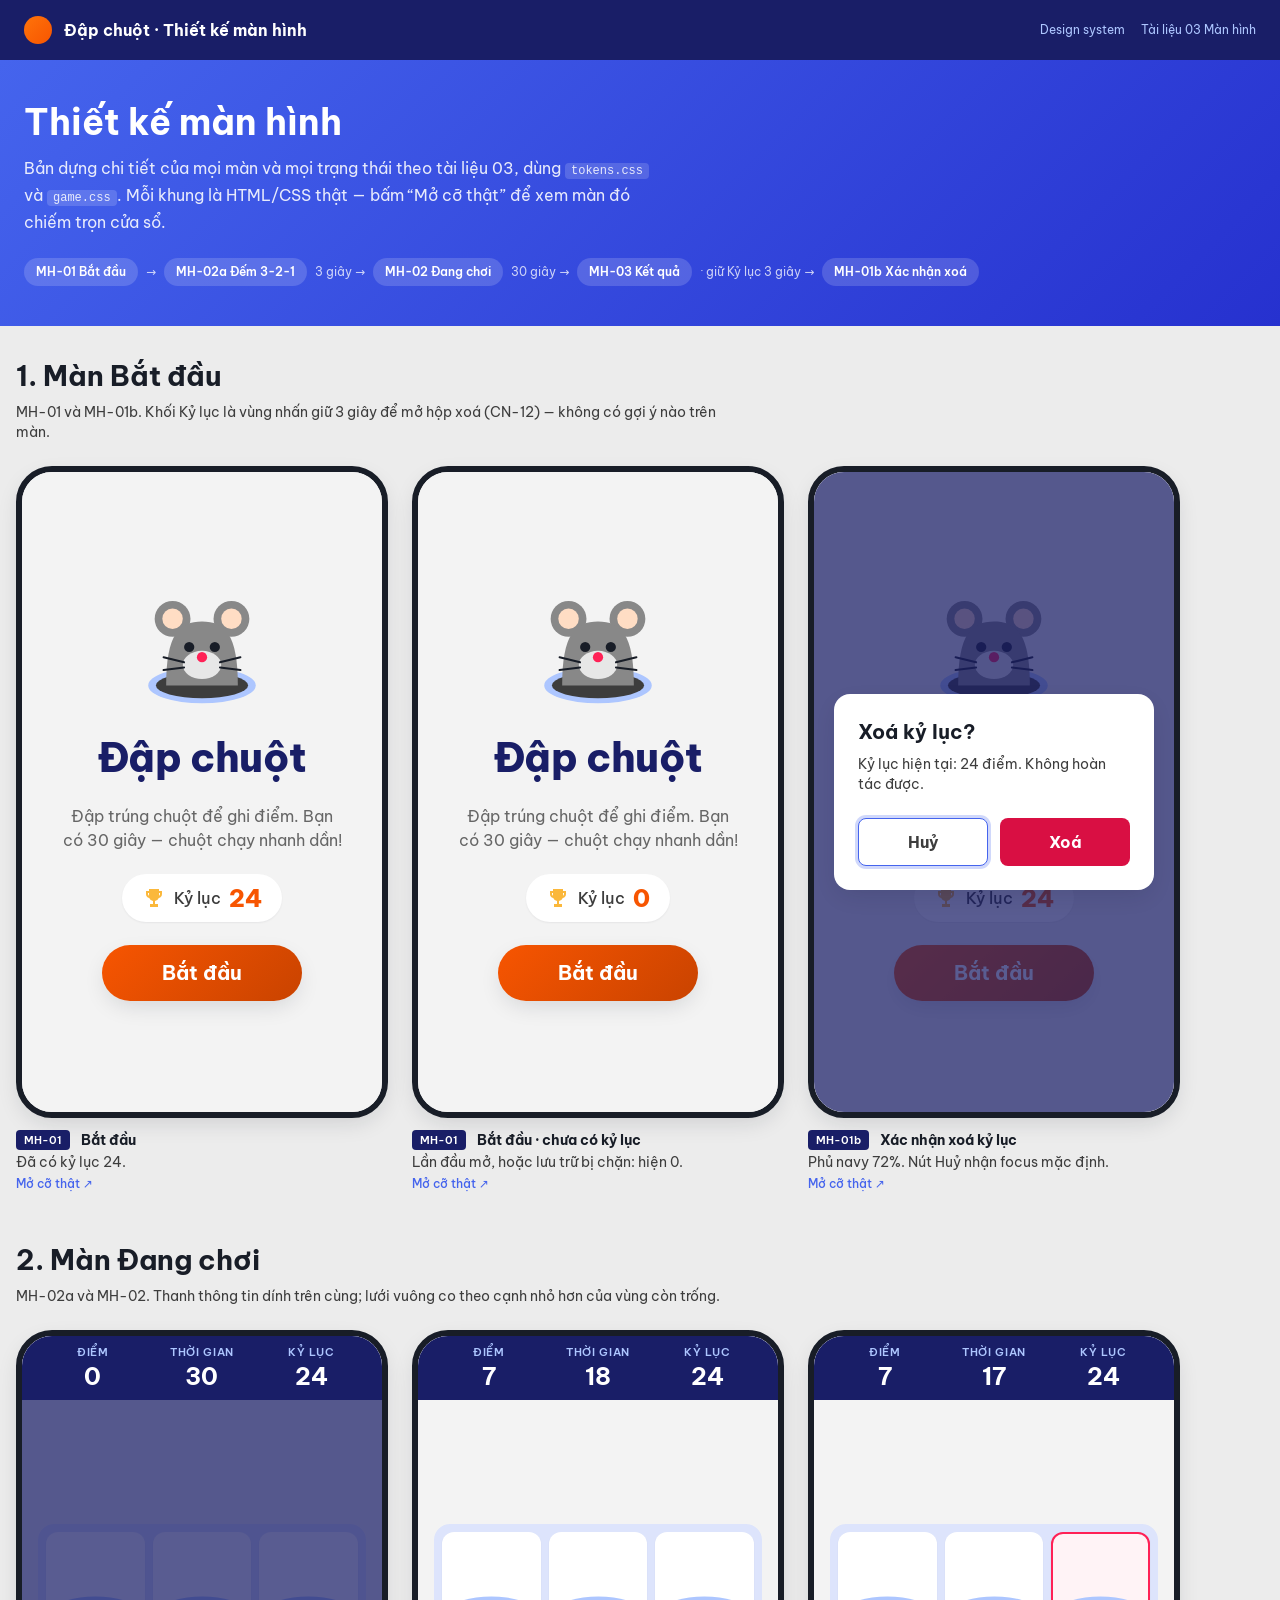
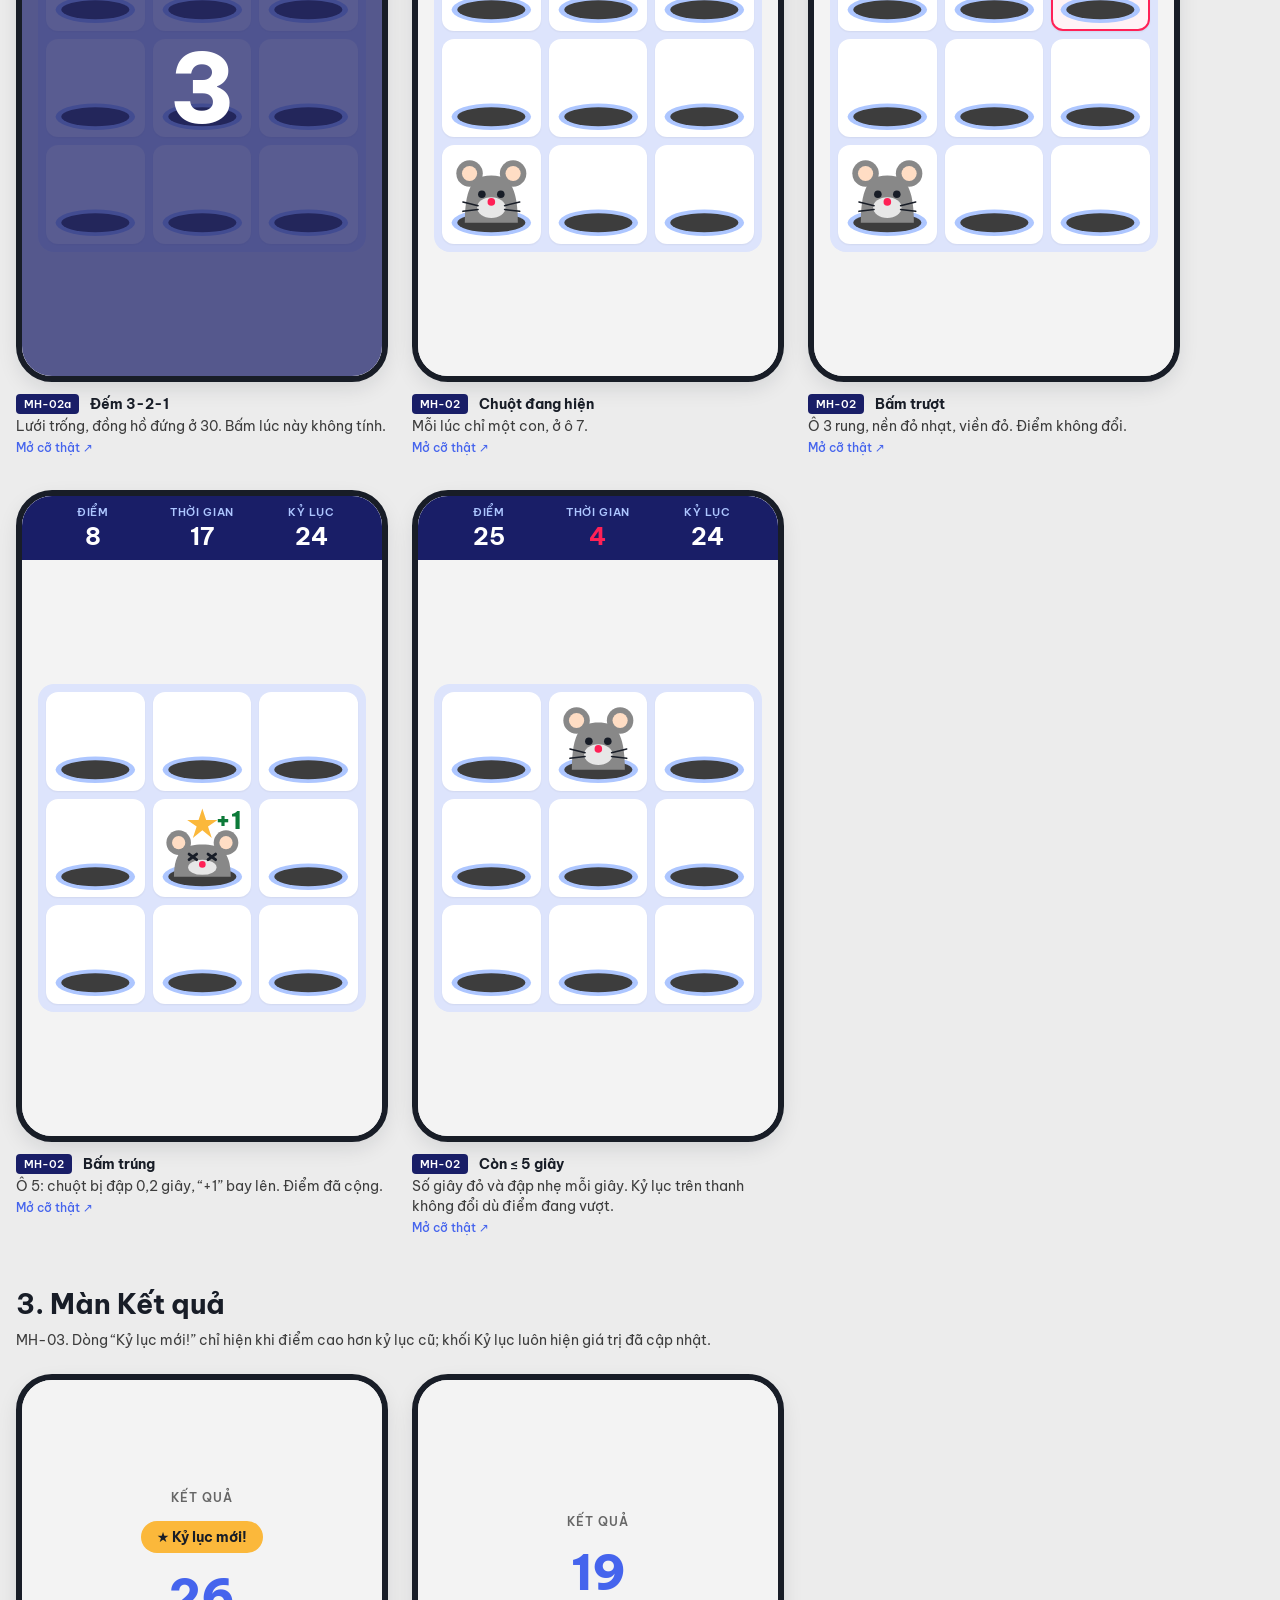
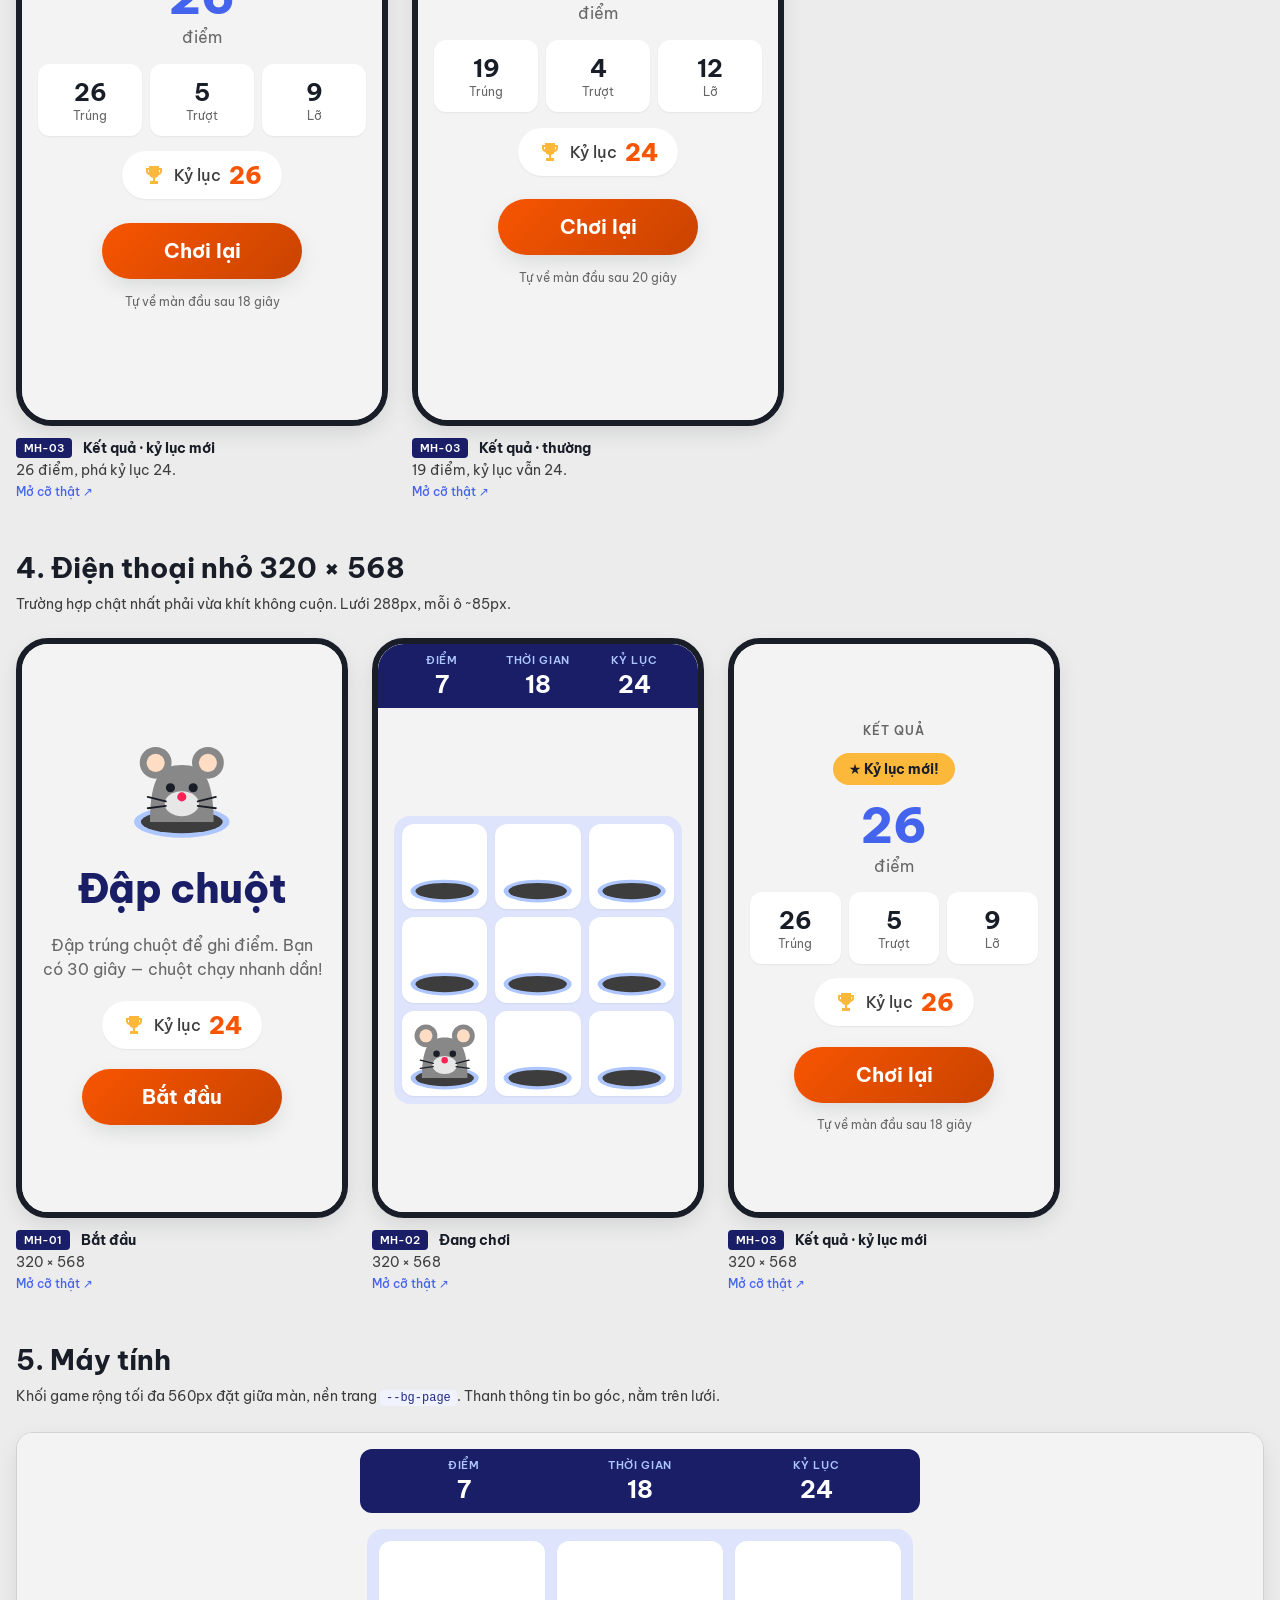
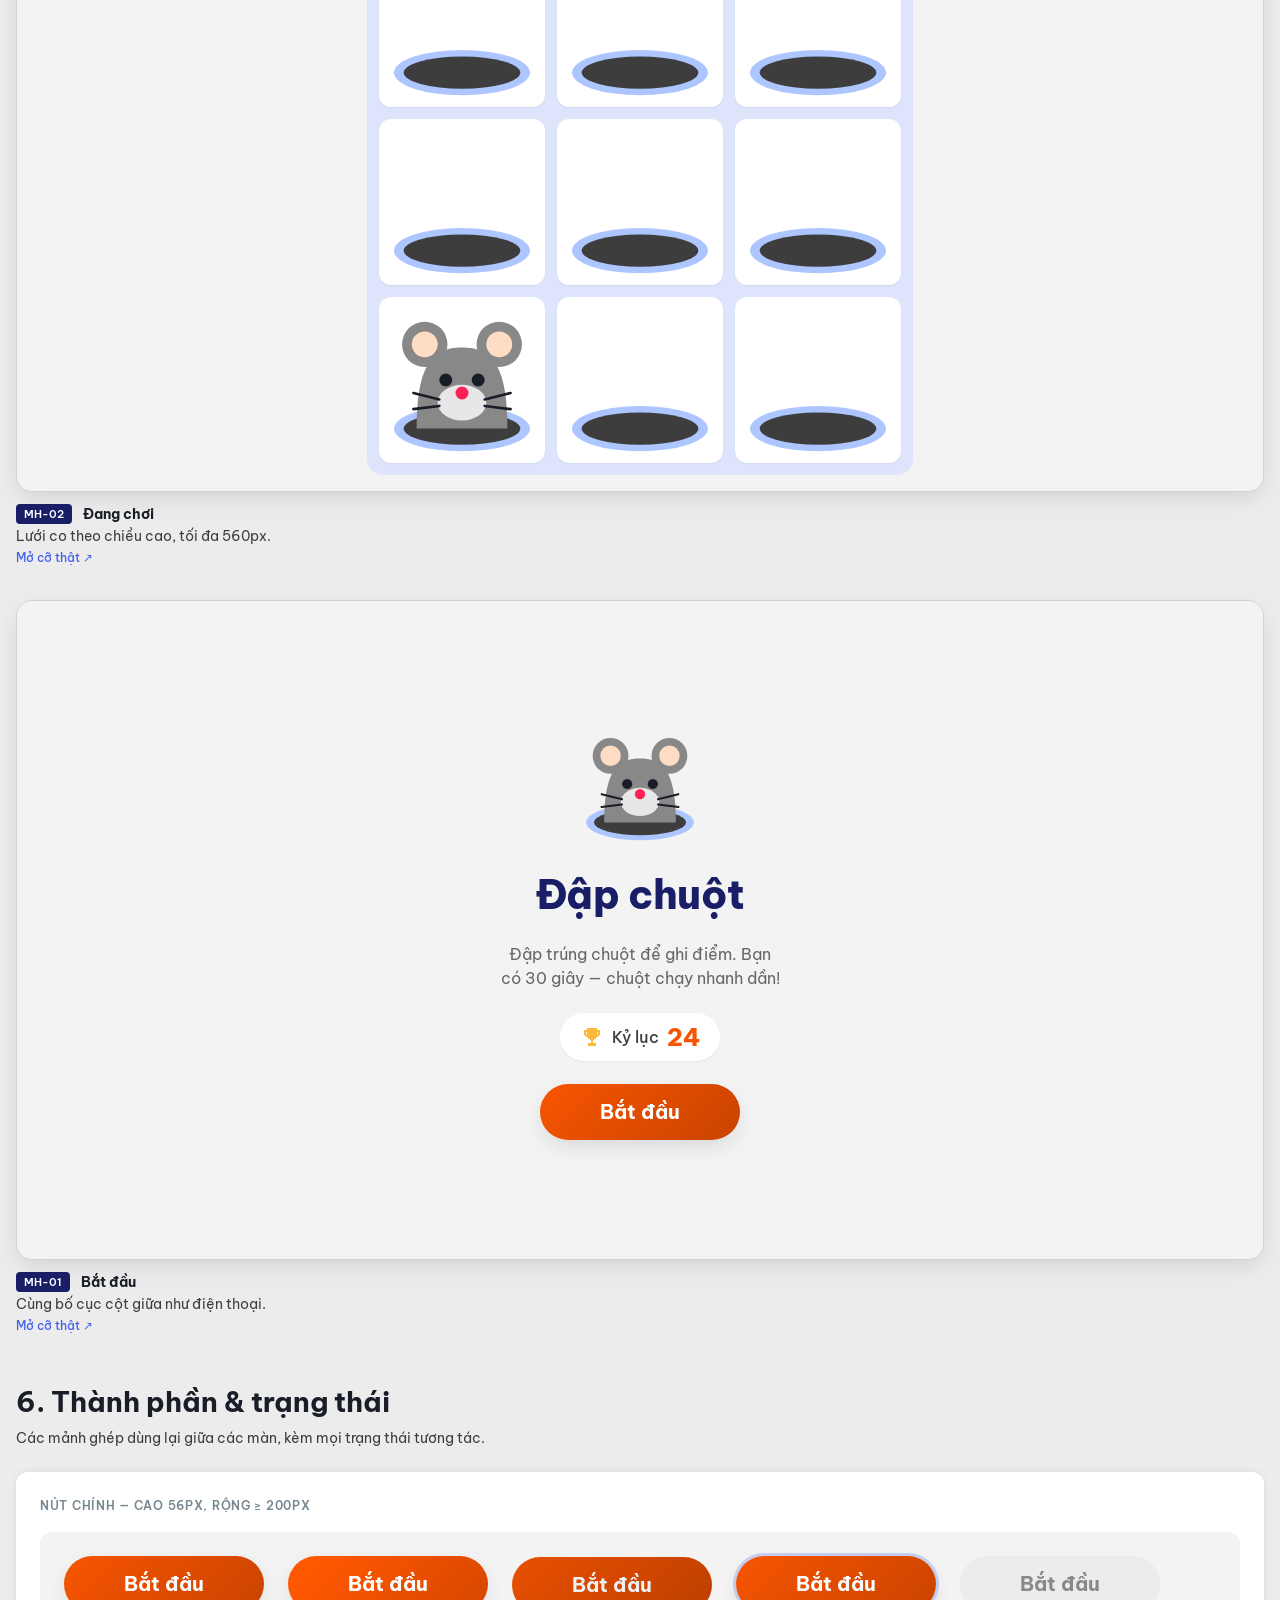
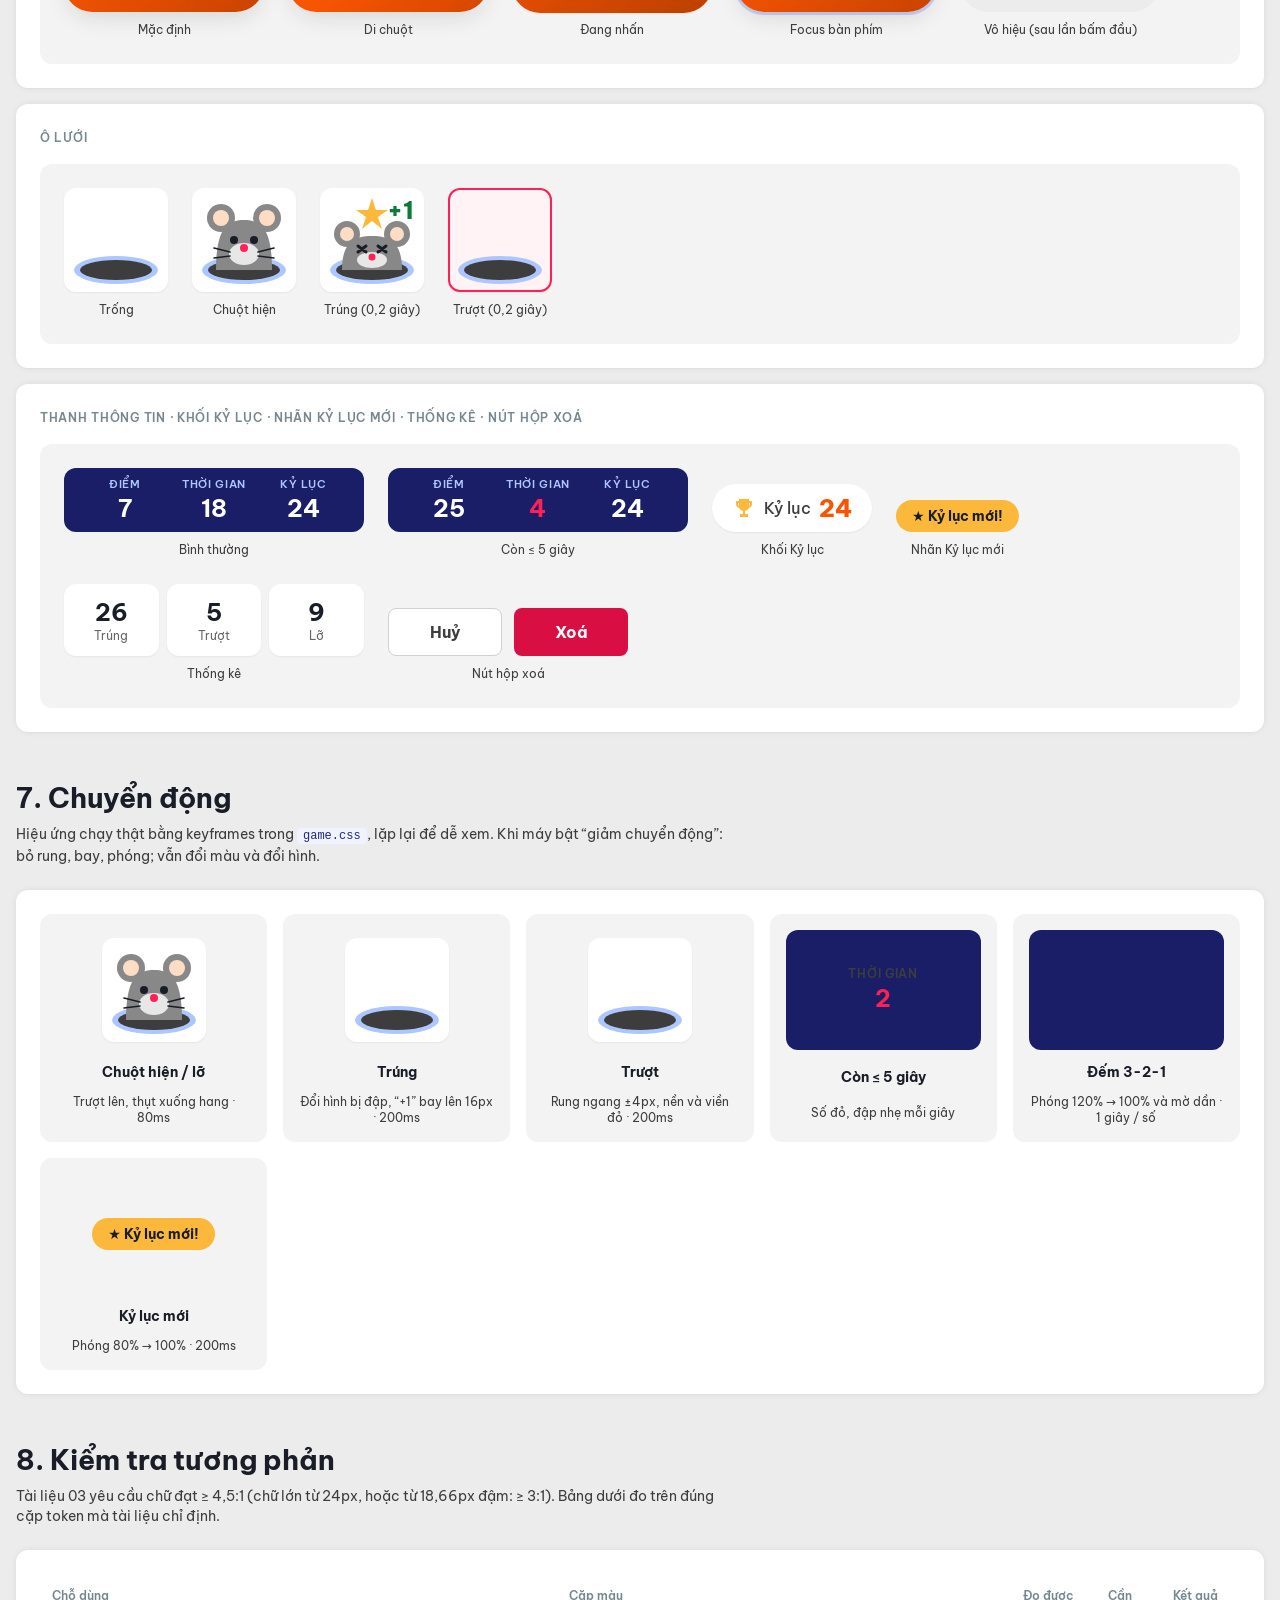
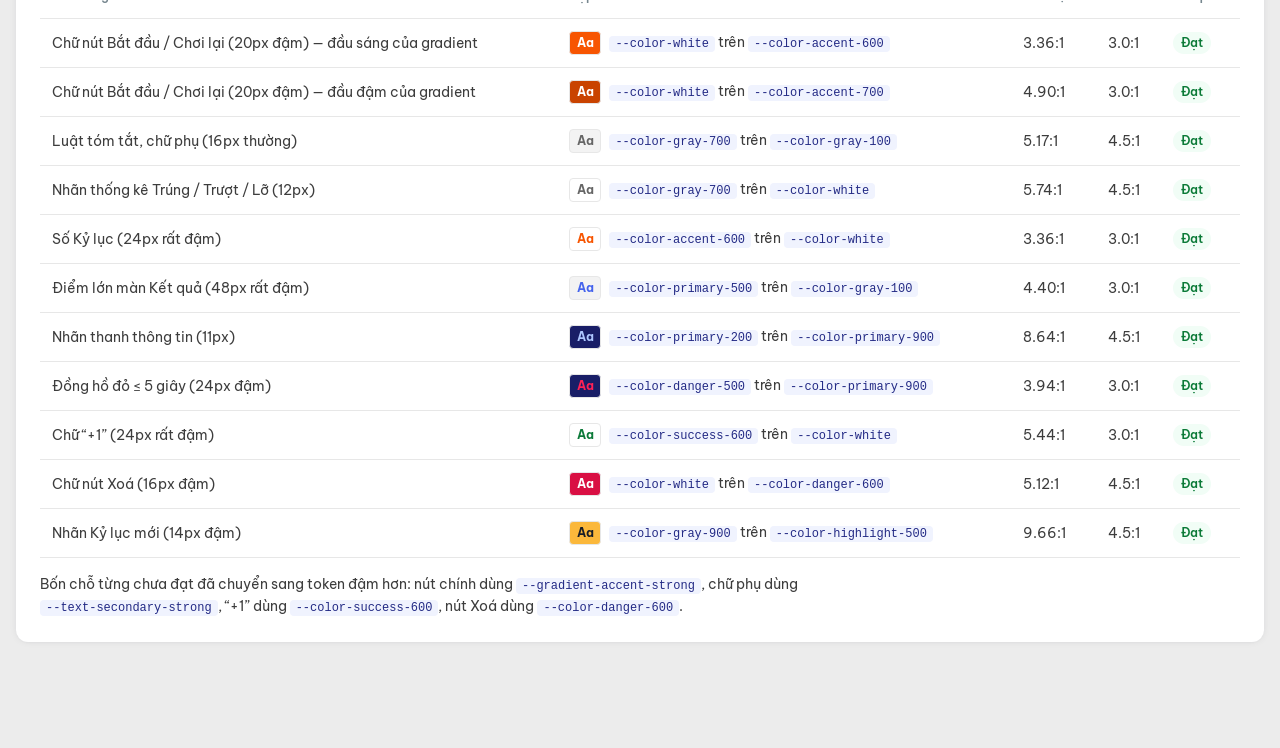
==== commit 48ab4fa1: "Sửa 4 cặp màu chưa đạt tương phản Thêm token đậm hơn (accent-700, success-600, danger-600, gray-700," ====
--- a/design/man-hinh.html
+++ b/design/man-hinh.html
@@ -188,20 +188,21 @@
     <table>
       <thead><tr><th>Chỗ dùng</th><th>Cặp màu</th><th>Đo được</th><th>Cần</th><th>Kết quả</th></tr></thead>
       <tbody>
-<tr><td>Chữ nút Bắt đầu / Chơi lại (20px đậm) — đầu sáng của gradient</td><td><span class="sw" style="background:var(--color-accent-500);color:var(--color-white)">Aa</span><code>--color-white</code> trên <code>--color-accent-500</code></td><td class="num">2.72:1</td><td class="num">3.0:1</td><td><span class="tag bad">Chưa đạt</span></td></tr>
-<tr><td>Chữ nút Bắt đầu / Chơi lại (20px đậm) — đầu đậm của gradient</td><td><span class="sw" style="background:var(--color-accent-600);color:var(--color-white)">Aa</span><code>--color-white</code> trên <code>--color-accent-600</code></td><td class="num">3.36:1</td><td class="num">3.0:1</td><td><span class="tag ok">Đạt</span></td></tr>
-<tr><td>Luật tóm tắt, chữ phụ (16px thường)</td><td><span class="sw" style="background:var(--color-gray-100);color:var(--color-gray-500)">Aa</span><code>--color-gray-500</code> trên <code>--color-gray-100</code></td><td class="num">3.19:1</td><td class="num">4.5:1</td><td><span class="tag bad">Chưa đạt</span></td></tr>
+<tr><td>Chữ nút Bắt đầu / Chơi lại (20px đậm) — đầu sáng của gradient</td><td><span class="sw" style="background:var(--color-accent-600);color:var(--color-white)">Aa</span><code>--color-white</code> trên <code>--color-accent-600</code></td><td class="num">3.36:1</td><td class="num">3.0:1</td><td><span class="tag ok">Đạt</span></td></tr>
+<tr><td>Chữ nút Bắt đầu / Chơi lại (20px đậm) — đầu đậm của gradient</td><td><span class="sw" style="background:var(--color-accent-700);color:var(--color-white)">Aa</span><code>--color-white</code> trên <code>--color-accent-700</code></td><td class="num">4.90:1</td><td class="num">3.0:1</td><td><span class="tag ok">Đạt</span></td></tr>
+<tr><td>Luật tóm tắt, chữ phụ (16px thường)</td><td><span class="sw" style="background:var(--color-gray-100);color:var(--color-gray-700)">Aa</span><code>--color-gray-700</code> trên <code>--color-gray-100</code></td><td class="num">5.17:1</td><td class="num">4.5:1</td><td><span class="tag ok">Đạt</span></td></tr>
+<tr><td>Nhãn thống kê Trúng / Trượt / Lỡ (12px)</td><td><span class="sw" style="background:var(--color-white);color:var(--color-gray-700)">Aa</span><code>--color-gray-700</code> trên <code>--color-white</code></td><td class="num">5.74:1</td><td class="num">4.5:1</td><td><span class="tag ok">Đạt</span></td></tr>
 <tr><td>Số Kỷ lục (24px rất đậm)</td><td><span class="sw" style="background:var(--color-white);color:var(--color-accent-600)">Aa</span><code>--color-accent-600</code> trên <code>--color-white</code></td><td class="num">3.36:1</td><td class="num">3.0:1</td><td><span class="tag ok">Đạt</span></td></tr>
 <tr><td>Điểm lớn màn Kết quả (48px rất đậm)</td><td><span class="sw" style="background:var(--color-gray-100);color:var(--color-primary-500)">Aa</span><code>--color-primary-500</code> trên <code>--color-gray-100</code></td><td class="num">4.40:1</td><td class="num">3.0:1</td><td><span class="tag ok">Đạt</span></td></tr>
 <tr><td>Nhãn thanh thông tin (11px)</td><td><span class="sw" style="background:var(--color-primary-900);color:var(--color-primary-200)">Aa</span><code>--color-primary-200</code> trên <code>--color-primary-900</code></td><td class="num">8.64:1</td><td class="num">4.5:1</td><td><span class="tag ok">Đạt</span></td></tr>
 <tr><td>Đồng hồ đỏ ≤ 5 giây (24px đậm)</td><td><span class="sw" style="background:var(--color-primary-900);color:var(--color-danger-500)">Aa</span><code>--color-danger-500</code> trên <code>--color-primary-900</code></td><td class="num">3.94:1</td><td class="num">3.0:1</td><td><span class="tag ok">Đạt</span></td></tr>
-<tr><td>Chữ “+1” (24px rất đậm)</td><td><span class="sw" style="background:var(--color-white);color:var(--color-success-500)">Aa</span><code>--color-success-500</code> trên <code>--color-white</code></td><td class="num">2.56:1</td><td class="num">3.0:1</td><td><span class="tag bad">Chưa đạt</span></td></tr>
-<tr><td>Chữ nút Xoá (16px đậm)</td><td><span class="sw" style="background:var(--color-danger-500);color:var(--color-white)">Aa</span><code>--color-white</code> trên <code>--color-danger-500</code></td><td class="num">3.75:1</td><td class="num">4.5:1</td><td><span class="tag bad">Chưa đạt</span></td></tr>
+<tr><td>Chữ “+1” (24px rất đậm)</td><td><span class="sw" style="background:var(--color-white);color:var(--color-success-600)">Aa</span><code>--color-success-600</code> trên <code>--color-white</code></td><td class="num">5.44:1</td><td class="num">3.0:1</td><td><span class="tag ok">Đạt</span></td></tr>
+<tr><td>Chữ nút Xoá (16px đậm)</td><td><span class="sw" style="background:var(--color-danger-600);color:var(--color-white)">Aa</span><code>--color-white</code> trên <code>--color-danger-600</code></td><td class="num">5.12:1</td><td class="num">4.5:1</td><td><span class="tag ok">Đạt</span></td></tr>
 <tr><td>Nhãn Kỷ lục mới (14px đậm)</td><td><span class="sw" style="background:var(--color-highlight-500);color:var(--color-gray-900)">Aa</span><code>--color-gray-900</code> trên <code>--color-highlight-500</code></td><td class="num">9.66:1</td><td class="num">4.5:1</td><td><span class="tag ok">Đạt</span></td></tr>
       </tbody>
     </table>
     </div>
-    <p class="note">Bản dựng này giữ nguyên token theo tài liệu. Các dòng “Chưa đạt” cần quyết định trước khi code: đổi token (ví dụ chữ phụ sang <code>--color-gray-800</code>, nền nút đậm hơn) hoặc chấp nhận ngoại lệ.</p>
+    <p class="note">Bốn chỗ từng chưa đạt đã chuyển sang token đậm hơn: nút chính dùng <code>--gradient-accent-strong</code>, chữ phụ dùng <code>--text-secondary-strong</code>, “+1” dùng <code>--color-success-600</code>, nút Xoá dùng <code>--color-danger-600</code>.</p>
   </div>
 </section>
 </main>
--- a/design/tokens.css
+++ b/design/tokens.css
@@ -23,6 +23,7 @@
   --color-accent-200: #ffeddb;
   --color-accent-500: #ff730a;
   --color-accent-600: #f75501;
+  --color-accent-700: #c94300;  /* đầu đậm của nút chính — chữ trắng đạt tương phản */
 
   /* Vàng (huy hiệu, ngôi sao, kỷ lục) */
   --color-highlight-500: #fbb83b;
@@ -30,8 +31,10 @@
   /* Trạng thái */
   --color-success-50:  #f1fdf6;
   --color-success-500: #17ba58;
+  --color-success-600: #0c7a39;  /* chữ xanh trên nền trắng */
   --color-danger-50:   #fff3f6;
   --color-danger-500:  #ff2156;
+  --color-danger-600:  #d90f43;  /* nền nút nguy hiểm có chữ trắng */
   --color-info-500:    #0073ff;
 
   /* Trung tính */
@@ -43,6 +46,7 @@
   --color-gray-300:   #d1d1d1;  /* viền ô nhập */
   --color-gray-500:   #888888;  /* chữ phụ */
   --color-gray-600:   #77878f;
+  --color-gray-700:   #666666;  /* chữ phụ cần đạt 4,5:1 */
   --color-gray-800:   #3d3d3d;  /* chữ chính */
   --color-gray-900:   #181d27;  /* tiêu đề đậm */
 
@@ -56,6 +60,7 @@
   --text-primary:     var(--color-gray-800);
   --text-heading:     var(--color-gray-900);
   --text-secondary:   var(--color-gray-500);
+  --text-secondary-strong: var(--color-gray-700);  /* chữ phụ cỡ nhỏ, đạt 4,5:1 trên nền trang và nền trắng */
   --text-on-brand:    var(--color-white);
   --text-link:        var(--color-primary-500);
   --border-subtle:    var(--color-gray-200);
@@ -66,6 +71,7 @@
   /* Gradient thương hiệu (banner, nút nổi bật) */
   --gradient-brand:  linear-gradient(135deg, #4564ed 0%, #2631cf 100%);
   --gradient-accent: linear-gradient(135deg, #ff730a 0%, #f75501 100%);
+  --gradient-accent-strong: linear-gradient(135deg, #f75501 0%, #c94300 100%);  /* nút có chữ trắng */
 
   /* ===== KIỂU CHỮ ===== */
   --font-sans: "Be Vietnam Pro", system-ui, -apple-system, BlinkMacSystemFont,
--- a/design/game.css
+++ b/design/game.css
@@ -51,7 +51,7 @@
   min-width: 200px;
   padding: 0 var(--space-10);
   border-radius: var(--radius-full);
-  background: var(--gradient-accent);
+  background: var(--gradient-accent-strong);
   color: var(--text-on-brand);
   font-size: var(--text-xl);
   line-height: var(--leading-xl);
@@ -122,7 +122,7 @@
   color: var(--color-primary-900);
   letter-spacing: -0.01em;
 }
-.start-rule { max-width: 300px; color: var(--text-secondary); text-wrap: balance; }
+.start-rule { max-width: 300px; color: var(--text-secondary-strong); text-wrap: balance; }
 
 /* ---------- MH-02 Đang chơi ---------- */
 .hud {
@@ -207,7 +207,7 @@
   font-size: var(--text-2xl);
   line-height: var(--leading-2xl);
   font-weight: var(--font-weight-extrabold);
-  color: var(--color-success-500);
+  color: var(--color-success-600);
   pointer-events: none;
   animation: plus-rise var(--duration-base) var(--ease-standard) forwards;
 }
@@ -262,7 +262,7 @@
 }
 .btn-dialog:focus-visible, .btn-dialog.is-focus { outline: none; box-shadow: var(--focus-ring); border-color: var(--border-focus); }
 .btn-cancel { background: var(--bg-surface); color: var(--text-primary); border-color: var(--border-default); }
-.btn-delete { background: var(--color-danger-500); color: var(--text-on-brand); }
+.btn-delete { background: var(--color-danger-600); color: var(--text-on-brand); }
 
 /* ---------- MH-03 Kết quả ---------- */
 .result { gap: clamp(8px, 2.4cqh, 16px); }
@@ -272,7 +272,7 @@
   font-weight: var(--font-weight-semibold);
   letter-spacing: .08em;
   text-transform: uppercase;
-  color: var(--text-secondary);
+  color: var(--text-secondary-strong);
 }
 .badge-new {
   display: inline-flex;
@@ -295,7 +295,7 @@
   color: var(--color-primary-500);
   font-variant-numeric: tabular-nums;
 }
-.score span { color: var(--text-secondary); }
+.score span { color: var(--text-secondary-strong); }
 .stats {
   width: min(100%, 328px);
   display: grid;
@@ -309,7 +309,7 @@
   box-shadow: var(--shadow-sm);
   font-size: var(--text-xs);
   line-height: var(--leading-xs);
-  color: var(--text-secondary);
+  color: var(--text-secondary-strong);
 }
 .stats b {
   display: block;
@@ -320,7 +320,7 @@
   font-variant-numeric: tabular-nums;
 }
 .result .btn-play { margin-top: var(--space-2); }
-.auto-back { font-size: var(--text-xs); line-height: var(--leading-xs); color: var(--text-secondary); }
+.auto-back { font-size: var(--text-xs); line-height: var(--leading-xs); color: var(--text-secondary-strong); }
 
 /* ---------- Chuyển màn ---------- */
 .screen-enter { animation: fade-in var(--duration-base) var(--ease-standard); }
